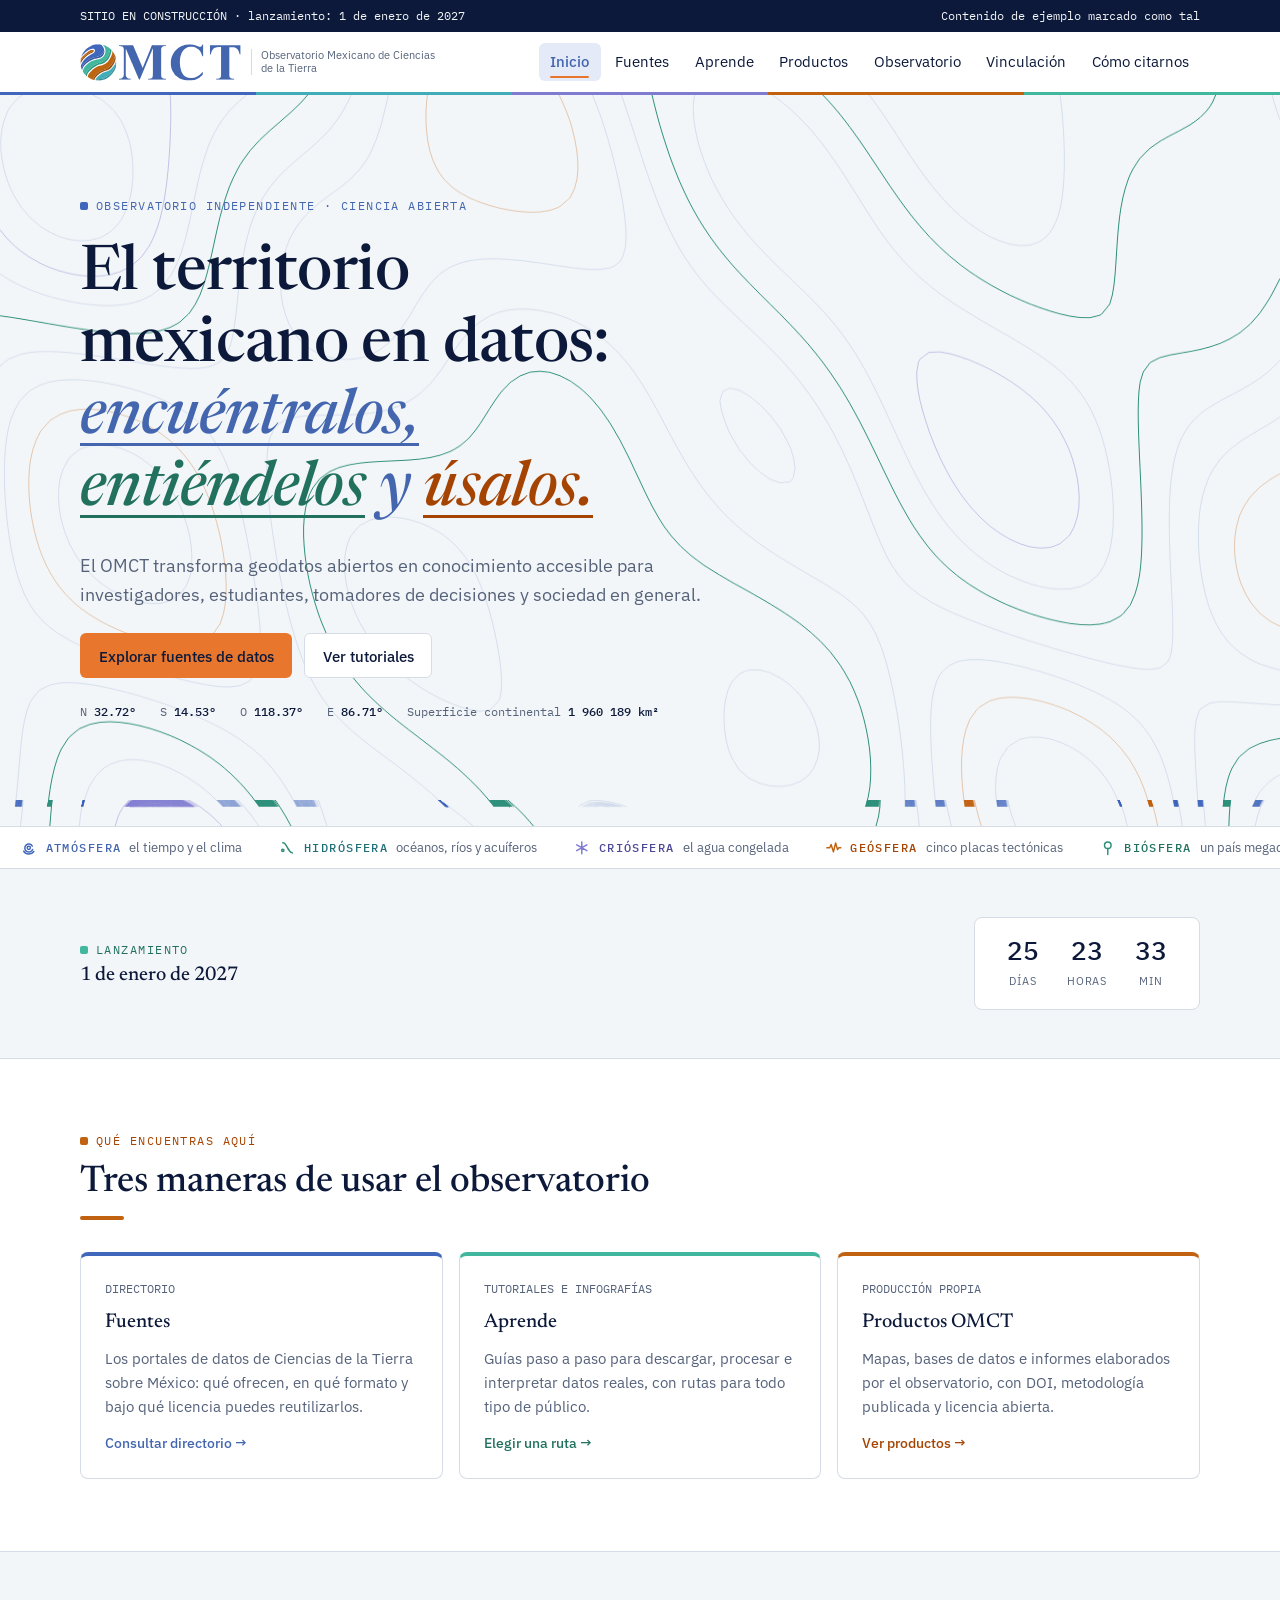
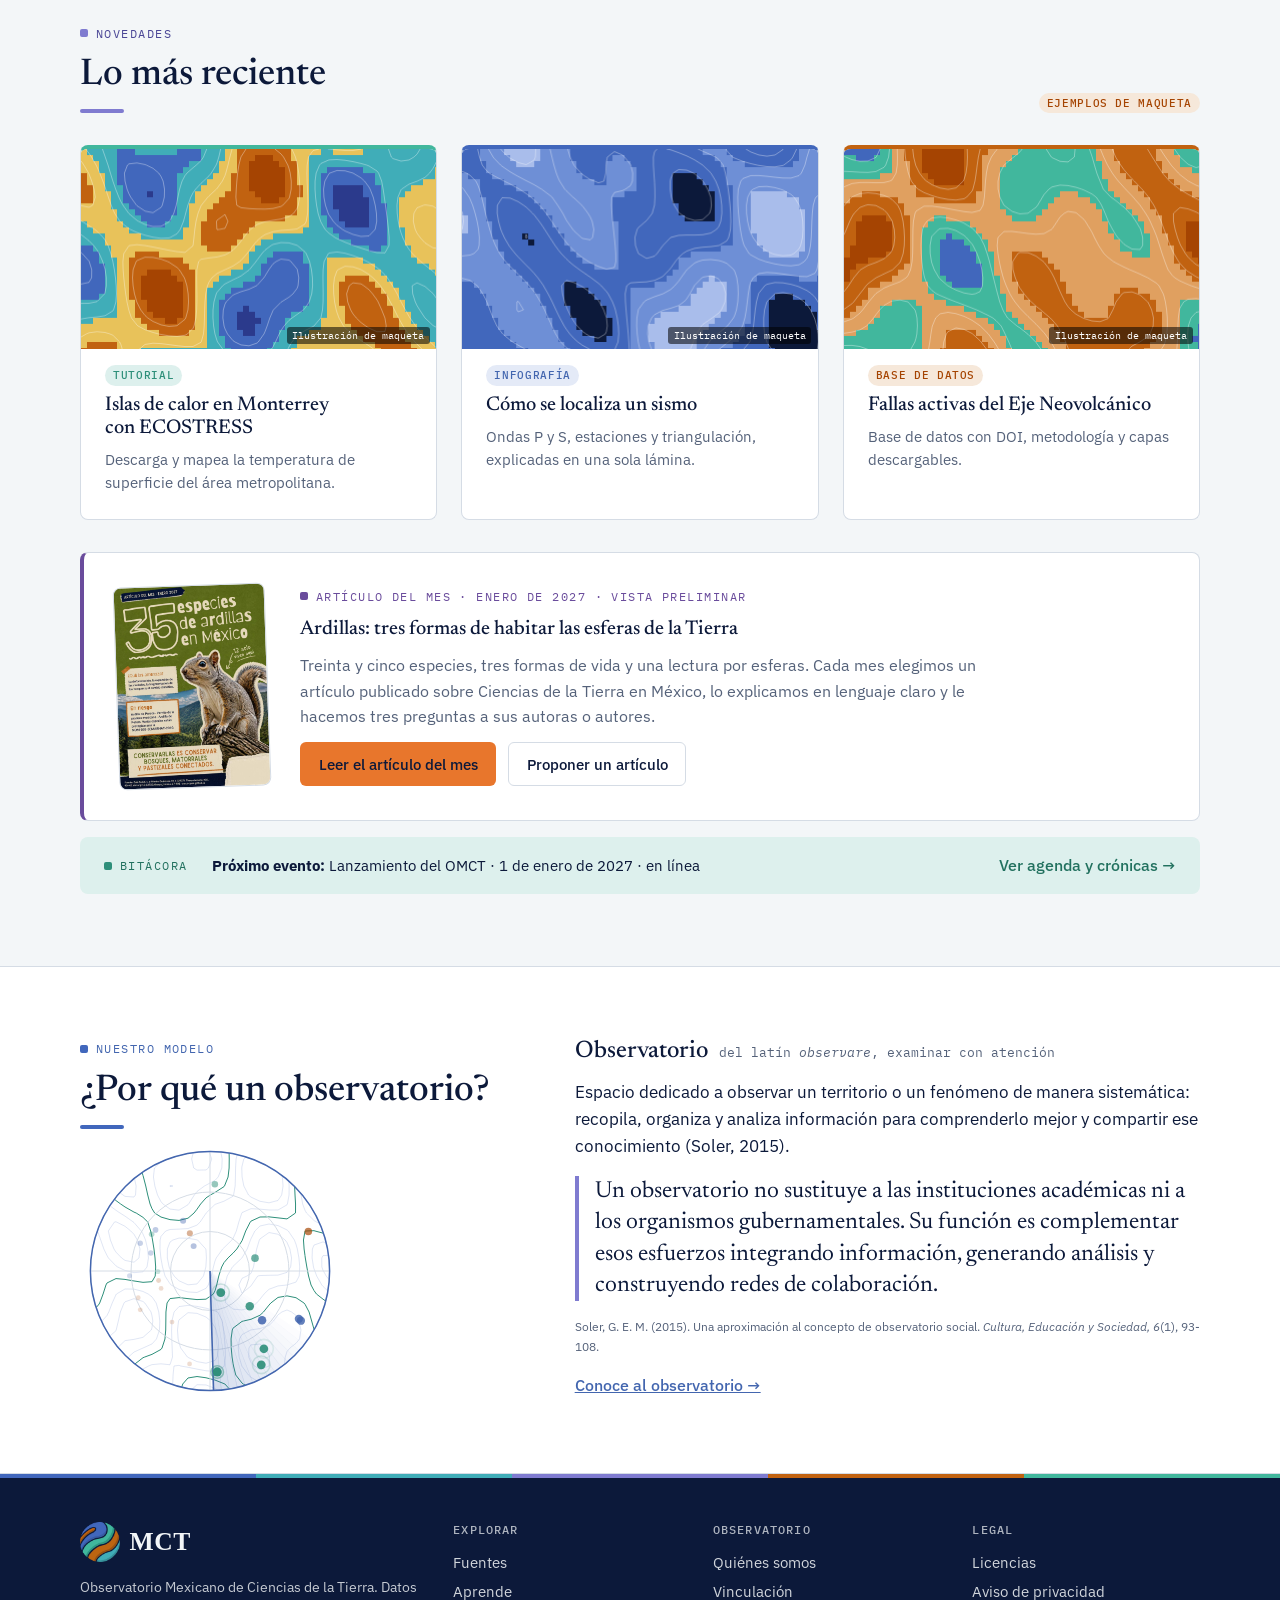
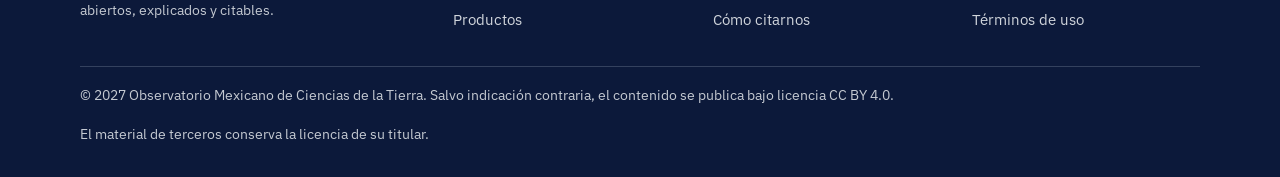
==== index.html @ e5ed122a "Nuevo tono visual del moodboard y página del Artículo del mes (ardillas)" ====
<!doctype html>
<html lang="es-MX">
<head>
<meta charset="utf-8">
<meta name="viewport" content="width=device-width, initial-scale=1, viewport-fit=cover">
<title>OMCT · Observatorio Mexicano de Ciencias de la Tierra</title>
<meta name="description" content="Datos abiertos de Ciencias de la Tierra en México, explicados y citables: fuentes, tutoriales y productos con DOI.">
<meta name="robots" content="noindex, nofollow">
<meta property="og:title" content="OMCT · Observatorio Mexicano de Ciencias de la Tierra">
<meta property="og:description" content="Datos abiertos de Ciencias de la Tierra en México, explicados y citables: fuentes, tutoriales y productos con DOI.">
<meta property="og:type" content="website">
<meta property="og:locale" content="es_MX">
<link rel="icon" href="favicon-64.png" type="image/png">
<link rel="apple-touch-icon" href="apple-touch-icon.png">
<meta property="og:image" content="https://omct-open.github.io/omct-isotipo-512.png">
<link rel="preconnect" href="https://fonts.googleapis.com">
<link rel="preconnect" href="https://fonts.gstatic.com" crossorigin>
<link rel="stylesheet" href="https://fonts.googleapis.com/css2?family=Newsreader:ital,opsz,wght@0,6..72,400;0,6..72,500;0,6..72,600;1,6..72,400;1,6..72,500&family=IBM+Plex+Sans:wght@400;500;600&family=IBM+Plex+Mono:wght@400;500&display=swap">
<link rel="stylesheet" href="styles.css?v=18">
</head>
<body data-page="inicio">

<div class="proto"><div class="wrap"><span>SITIO EN CONSTRUCCIÓN · lanzamiento: 1 de enero de 2027</span><span>Contenido de ejemplo marcado como tal</span></div></div>

<header class="site">
  <div class="wrap">
    <a class="brand" href="index.html">
      <img class="brand-img" src="omct-imagotipo.svg" alt="OMCT" width="160" height="37"><small>Observatorio Mexicano de Ciencias de la Tierra</small>
    </a>
    <button class="menu-btn" id="menuBtn" aria-expanded="false" aria-controls="mainNav">Menú</button>
    <nav class="main" id="mainNav" aria-label="Principal">
      <a href="index.html" data-p="inicio">Inicio</a>
      <a href="fuentes.html" data-p="fuentes">Fuentes</a>
      <a href="aprende.html" data-p="aprende">Aprende</a>
      <a href="productos.html" data-p="productos">Productos</a>
      <a href="observatorio.html" data-p="observatorio">Observatorio</a>
      <a href="vinculacion.html" data-p="vinculacion">Vinculación</a>
      <a href="citar.html" data-p="citar">Cómo citarnos</a>
    </nav>
  </div>
</header>

<main>
<section>
  <div class="hero">
    <canvas id="topo" aria-hidden="true"></canvas>
    <div class="wrap">
      <span class="eyebrow">Observatorio independiente · Ciencia abierta</span>
      <h1>El territorio mexicano en datos: <em><span class="v v1">encuéntralos,</span> <span class="v v2">entiéndelos</span> y <span class="v v3">úsalos.</span></em></h1>
      <p class="lead">El OMCT transforma geodatos abiertos en conocimiento accesible para investigadores, estudiantes, tomadores de decisiones y sociedad en general.</p>
      <div class="cta-row">
        <a class="btn primary" href="fuentes.html">Explorar fuentes de datos</a>
        <a class="btn ghost" href="aprende.html">Ver tutoriales</a>
      </div>
      <div class="coords" aria-label="Extensión geográfica de México">
        <span>N <b>32.72°</b></span><span>S <b>14.53°</b></span><span>O <b>118.37°</b></span><span>E <b>86.71°</b></span><span>Superficie continental <b>1 960 189 km²</b></span>
      </div>
    </div>
  </div>
  <div class="esf-ticker" id="esfTicker" role="region" aria-label="Las esferas que estudia el OMCT"></div>

  <div class="band tight">
    <div class="wrap" style="display:flex;justify-content:space-between;align-items:center;gap:var(--s5);flex-wrap:wrap">
      <div style="display:grid;gap:.3rem">
        <span class="eyebrow">Lanzamiento</span>
        <h3>1 de enero de 2027</h3>
      </div>
      <div class="launch" role="timer" aria-live="off">
        <div class="t" id="countdown">
          <div><b id="cd-d">--</b><small>días</small></div>
          <div><b id="cd-h">--</b><small>horas</small></div>
          <div><b id="cd-m">--</b><small>min</small></div>
        </div>
      </div>
    </div>
  </div>

  <div class="band alt">
    <div class="wrap">
      <div class="head"><span class="eyebrow">Qué encuentras aquí</span><h2>Tres maneras de usar el observatorio</h2></div>
      <div class="doors">
        <a class="door" href="fuentes.html"><span class="swatch" style="background:var(--blue)"></span><span class="tag">DIRECTORIO</span><h3>Fuentes</h3><p>Los portales de datos de Ciencias de la Tierra sobre México: qué ofrecen, en qué formato y bajo qué licencia puedes reutilizarlos.</p><span class="go">Consultar directorio →</span></a>
        <a class="door" href="aprende.html"><span class="swatch" style="background:var(--teal)"></span><span class="tag">TUTORIALES E INFOGRAFÍAS</span><h3>Aprende</h3><p>Guías paso a paso para descargar, procesar e interpretar datos reales, con rutas para todo tipo de público.</p><span class="go">Elegir una ruta →</span></a>
        <a class="door" href="productos.html"><span class="swatch" style="background:var(--ochre)"></span><span class="tag">PRODUCCIÓN PROPIA</span><h3>Productos OMCT</h3><p>Mapas, bases de datos e informes elaborados por el observatorio, con DOI, metodología publicada y licencia abierta.</p><span class="go">Ver productos →</span></a>
      </div>
    </div>
  </div>

  <div class="band">
    <div class="wrap">
      <div class="head" style="display:flex;justify-content:space-between;align-items:end;gap:var(--s4);flex-wrap:wrap">
        <div style="display:grid;gap:var(--s3)"><span class="eyebrow">Novedades</span><h2>Lo más reciente</h2></div>
        <span class="pill ochre">Ejemplos de maqueta</span>
      </div>
      <div class="cards" id="newsCards"></div>
      <article class="aotm" aria-label="Artículo del mes">
        <a class="aotm-thumb" href="articulo-mes.html" tabindex="-1" aria-hidden="true"><img src="articulo-mes-lamina.jpg" alt="" width="180" height="240" loading="lazy"></a>
        <div class="aotm-body">
          <span class="eyebrow">Artículo del mes · enero de 2027 · vista preliminar</span>
          <h3>Ardillas: tres formas de habitar las esferas de la Tierra</h3>
          <p>Treinta y cinco especies, tres formas de vida y una lectura por esferas. Cada mes elegimos un artículo publicado sobre Ciencias de la Tierra en México, lo explicamos en lenguaje claro y le hacemos tres preguntas a sus autoras o autores.</p>
          <div class="cta-row"><a class="btn primary" href="articulo-mes.html">Leer el artículo del mes</a><a class="btn ghost" href="vinculacion.html#articulo">Proponer un artículo</a></div>
        </div>
      </article>
      <a class="bita-strip" href="bitacora.html">
        <span class="eyebrow">Bitácora</span>
        <span class="bita-next"><b>Próximo evento:</b> Lanzamiento del OMCT · 1 de enero de 2027 · en línea</span>
        <span class="bita-go">Ver agenda y crónicas →</span>
      </a>
    </div>
  </div>

  <div class="band alt">
    <div class="wrap quote">
      <div class="obs-left"><span class="eyebrow">Nuestro modelo</span><h2>¿Por qué un observatorio?</h2><canvas id="obscan" role="img" aria-label="Un haz de observación recorre un territorio con curvas de nivel y va registrando puntos de datos"></canvas></div>
      <div style="display:grid;gap:var(--s4)">
        <p class="def"><span class="def-term">Observatorio</span> <span class="def-etym">del latín <i>observare</i>, examinar con atención</span></p>
        <p class="def-text">Espacio dedicado a observar un territorio o un fenómeno de manera sistemática: recopila, organiza y analiza información para comprenderlo mejor y compartir ese conocimiento (Soler, 2015).</p>
        <blockquote>Un observatorio no sustituye a las instituciones académicas ni a los organismos gubernamentales. Su función es complementar esos esfuerzos integrando información, generando análisis y construyendo redes de colaboración.</blockquote>
        <p class="def-ref">Soler, G. E. M. (2015). Una aproximación al concepto de observatorio social. <i>Cultura, Educación y Sociedad, 6</i>(1), 93-108.</p>
        <a href="observatorio.html" style="font-weight:500">Conoce al observatorio →</a>
      </div>
    </div>
  </div>
</section>
</main>

<footer class="site">
  <div class="wrap">
    <div class="foot-grid">
      <div style="display:grid;gap:var(--s3);align-content:start">
        <div class="brand foot-brand"><img src="omct-isotipo-128.png" alt="O" width="40" height="40"><b>MCT</b></div>
        <p>Observatorio Mexicano de Ciencias de la Tierra. Datos abiertos, explicados y citables.</p>
      </div>
      <div><h4>Explorar</h4><a href="fuentes.html">Fuentes</a><a href="aprende.html">Aprende</a><a href="productos.html">Productos</a></div>
      <div><h4>Observatorio</h4><a href="observatorio.html">Quiénes somos</a><a href="vinculacion.html">Vinculación</a><a href="citar.html">Cómo citarnos</a></div>
      <div><h4>Legal</h4><a href="citar.html">Licencias</a><a href="privacidad.html">Aviso de privacidad</a><a href="terminos.html">Términos de uso</a></div>
    </div>
    <div class="legalline">
      <p>© 2027 Observatorio Mexicano de Ciencias de la Tierra. Salvo indicación contraria, el contenido se publica bajo licencia CC BY 4.0.</p>
      <p>El material de terceros conserva la licencia de su titular.</p>
    </div>
  </div>
</footer>

<div class="toast" id="toast" hidden></div>
<script src="main.js?v=11"></script>
</body>
</html>
---- styles.css ----
/* OMCT · hoja de estilos */
/* Layout: cartografía editorial. Encabezado fijo, vistas por ancla, curvas de nivel como firma visual, retícula de 12 columnas que colapsa a 1. */
:root{
  --cta:#E8762C; --naranja-calido:#F29A3D; --naranja-quemado:#D9601A; --purpura:#6A4C9C; --purpura-suave:#9B86C9; --purpura-noche:#3E2A6B; --lavanda-glaciar:#7F7BD0; --lavanda-profunda:#4B4796; --lavanda-suave:#ECEBF8;
  --m-atm:#4167BC; --m-hid:#2E8F7A; --m-cri:#7F7BD0; --m-geo:#C16210; --m-bio:#2E8F7A; --m-all:#4167BC;
  --esf-atm:#4167BC; --esf-hid:#40ADB8; --esf-cri:#7F7BD0; --esf-geo:#C16210; --esf-bio:#41B79D; --esf-sis:#0C193A;
  --bg:#F3F6F8;        /* papel cartográfico frío */
  --surface:#FFFFFF;
  --ink:#0C193A;       /* azul marino oficial OMCT */
  --muted:#55627A;
  --line:#D5DCE5;
  --blue:#4366AF;      /* azul del logotipo tipográfico (oficial) */
  --teal:#2E8F7A;      /* verde del isotipo, oscurecido para texto legible */
  --ochre:#A54402;     /* ocre oscuro oficial (suelo, roca) */
  --blue-soft:#E4EAF7;
  --teal-soft:#DDF0ED;
  --ochre-soft:#F6E8DA;
  --contour:rgba(65,103,188,.16);
  --f-display:"Newsreader", Georgia, "Times New Roman", serif;
  --f-body:"IBM Plex Sans", system-ui, -apple-system, "Segoe UI", sans-serif;
  --f-mono:"IBM Plex Mono", ui-monospace, "SFMono-Regular", Menlo, monospace;
  --s1:.25rem; --s2:.5rem; --s3:.75rem; --s4:1rem; --s5:1.5rem; --s6:2rem; --s7:3rem; --s8:4.5rem;
  --max:72rem;
}
@media (prefers-color-scheme: dark){:root:not([data-theme="light"]){
  --bg:#0D1422; --surface:#141D2F; --ink:#E6ECF5; --muted:#9AA8BF; --line:#26324A;
  --blue:#7F9BEA; --teal:#5CC4B6; --ochre:#E19A55;
  --blue-soft:#1C2848; --teal-soft:#14302E; --ochre-soft:#33241A;
  --contour:rgba(127,155,234,.18); color-scheme:dark;
}}
:root[data-theme="dark"]{
  --bg:#0D1422; --surface:#141D2F; --ink:#E6ECF5; --muted:#9AA8BF; --line:#26324A;
  --blue:#7F9BEA; --teal:#5CC4B6; --ochre:#E19A55;
  --blue-soft:#1C2848; --teal-soft:#14302E; --ochre-soft:#33241A;
  --contour:rgba(127,155,234,.18); color-scheme:dark;
}
*{box-sizing:border-box}
html{-webkit-text-size-adjust:100%}
body{margin:0}
img{max-width:100%}
[hidden]{display:none!important}
body{background:var(--bg);color:var(--ink);font-family:var(--f-body);font-size:1rem;line-height:1.6}
body::before{content:"";position:fixed;inset:0 0 auto;height:env(safe-area-inset-top,0px);z-index:60;background:var(--surface)}
a{color:var(--blue)}
a:focus-visible,button:focus-visible,input:focus-visible{outline:2px solid var(--teal);outline-offset:2px;border-radius:4px}
h1,h2,h3{font-family:var(--f-display);font-weight:500;line-height:1.15;text-wrap:balance;margin:0}
h1{font-size:clamp(2.2rem,5.5vw,3.9rem);letter-spacing:-.01em}
h2{font-size:clamp(1.6rem,3.2vw,2.3rem)}
h3{font-size:1.25rem}
p{margin:0}
.wrap{max-width:var(--max);margin:0 auto;padding-left:max(16px,env(safe-area-inset-left,0px));padding-right:max(16px,env(safe-area-inset-right,0px))}
.eyebrow{font-family:var(--f-mono);font-size:.75rem;letter-spacing:.12em;text-transform:uppercase;color:var(--teal)}
.lead{font-size:1.15rem;color:var(--muted);max-width:40rem}
.prose{max-width:40rem;display:grid;gap:var(--s4)}
.mono{font-family:var(--f-mono);font-variant-numeric:tabular-nums}

/* Banner de prototipo */
.proto{background:var(--ink);color:var(--bg);font-family:var(--f-mono);font-size:.75rem}
.proto .wrap{display:flex;gap:var(--s3);align-items:center;justify-content:space-between;padding-block:.4rem;flex-wrap:wrap}

/* Encabezado */
header.site{position:sticky;top:env(safe-area-inset-top,0px);z-index:50;background:var(--surface);border-bottom:1px solid var(--line)}
header.site .wrap{display:flex;align-items:center;justify-content:space-between;gap:var(--s4);padding-block:.7rem}
.brand{display:flex;align-items:center;gap:.6rem;text-decoration:none;color:var(--ink)}
.brand svg{width:2.3rem;height:2.3rem;flex:none}
.brand b{font-family:var(--f-display);font-size:1.5rem;font-weight:600;letter-spacing:.02em;color:var(--blue)}
.brand small{display:block;font-size:.68rem;color:var(--muted);line-height:1.2;max-width:12rem}
nav.main{display:flex;gap:.2rem;flex-wrap:wrap}
nav.main a{font-size:.92rem;text-decoration:none;color:var(--ink);padding:.45rem .7rem;border-radius:6px}
nav.main a:hover{background:var(--blue-soft)}
nav.main a[aria-current="page"]{color:var(--blue);background:var(--blue-soft);font-weight:500}
.menu-btn{display:none;background:none;border:1px solid var(--line);color:var(--ink);border-radius:6px;padding:.4rem .7rem;font:inherit;cursor:pointer}
@media (max-width:860px){
  .menu-btn{display:block}
  nav.main{display:none;position:absolute;left:0;right:0;top:100%;background:var(--surface);border-bottom:1px solid var(--line);flex-direction:column;padding:var(--s3) max(16px,env(safe-area-inset-right,0px)) var(--s4) max(16px,env(safe-area-inset-left,0px))}
  nav.main.open{display:flex}
  .brand small{display:none}
}

/* Vistas */
.band{padding-block:var(--s8)}
.band.tight{padding-block:var(--s7)}
.band.alt{background:var(--surface);border-block:1px solid var(--line)}
.head{display:grid;gap:var(--s3);margin-bottom:var(--s6)}

/* Hero con curvas de nivel */
.hero{position:relative;overflow:hidden;border-bottom:1px solid var(--line)}
.hero canvas{position:absolute;inset:0;width:100%;height:100%;display:block}
.hero .wrap{position:relative;padding-block:clamp(3.5rem,9vw,6.5rem);display:grid;gap:var(--s5)}
.hero h1{max-width:22ch}
.hero h1 em{display:block}
.hero h1 em{font-style:italic;color:var(--blue)}
.coords{display:flex;gap:var(--s5);flex-wrap:wrap;font-family:var(--f-mono);font-size:.78rem;color:var(--muted)}
.coords span b{color:var(--ink);font-weight:500}
.cta-row{display:flex;gap:var(--s3);flex-wrap:wrap}
.btn{display:inline-flex;align-items:center;gap:.4rem;font:500 .95rem var(--f-body);padding:.7rem 1.1rem;border-radius:6px;text-decoration:none;border:1px solid transparent;cursor:pointer}
.btn.primary{background:var(--blue);color:var(--surface)}
.btn.primary:hover{filter:brightness(1.08)}
.btn.ghost{border-color:var(--line);color:var(--ink);background:var(--surface)}
.btn.ghost:hover{border-color:var(--blue)}

/* Cuenta regresiva */
.launch{display:flex;gap:var(--s5);align-items:center;flex-wrap:wrap;padding:var(--s4) var(--s5);background:var(--surface);border:1px solid var(--line);border-radius:8px;width:fit-content;max-width:100%}
.launch .t{display:flex;gap:var(--s4)}
.launch .t div{text-align:center;min-width:3rem}
.launch .t b{display:block;font:500 1.6rem var(--f-mono);font-variant-numeric:tabular-nums;color:var(--ink)}
.launch .t small{font-size:.68rem;color:var(--muted);text-transform:uppercase;letter-spacing:.08em}

/* Tres puertas */
.doors{display:grid;grid-template-columns:repeat(3,minmax(0,1fr));gap:var(--s4)}
@media (max-width:860px){.doors{grid-template-columns:1fr}}
.door{display:grid;gap:var(--s3);padding:var(--s5);background:var(--surface);border:1px solid var(--line);border-radius:8px;text-decoration:none;color:var(--ink);transition:border-color .2s, transform .2s}
.door:hover{border-color:var(--blue);transform:translateY(-2px)}
.door .tag{font-family:var(--f-mono);font-size:.72rem;color:var(--muted)}
.door p{color:var(--muted);font-size:.95rem}
.door .go{font-size:.9rem;color:var(--blue);font-weight:500}
.swatch{width:2.2rem;height:.35rem;border-radius:2px}

/* Tarjetas de contenido */
.cards{display:grid;grid-template-columns:repeat(3,minmax(0,1fr));gap:var(--s5)}
@media (max-width:860px){.cards{grid-template-columns:1fr}}
.card{display:grid;grid-template-rows:auto 1fr;background:var(--surface);border:1px solid var(--line);border-radius:8px;overflow:hidden}
.card .fig{aspect-ratio:16/9;max-width:100%;position:relative}
.card .fig canvas{width:100%;height:100%;display:block}
.card .fig .credit{position:absolute;right:.4rem;bottom:.35rem;font:400 .62rem var(--f-mono);background:rgba(0,0,0,.55);color:#fff;padding:.1rem .35rem;border-radius:3px}
.card .body{display:grid;gap:var(--s2);padding:var(--s4) var(--s5) var(--s5);align-content:start}
.card .body p{color:var(--muted);font-size:.93rem}
.pill{display:inline-block;font:500 .68rem var(--f-mono);letter-spacing:.06em;text-transform:uppercase;padding:.2rem .5rem;border-radius:99px;width:fit-content}
.pill.blue{background:var(--blue-soft);color:var(--blue)}
.pill.teal{background:var(--teal-soft);color:var(--teal)}
.pill.ochre{background:var(--ochre-soft);color:var(--ochre)}
.pill.line{border:1px solid var(--line);color:var(--muted)}
.meta{display:flex;gap:var(--s2);align-items:center;flex-wrap:wrap}

/* Cita destacada */
.quote{display:grid;grid-template-columns:minmax(0,1fr) minmax(0,1.4fr);gap:var(--s7);align-items:start}
@media (max-width:860px){.quote{grid-template-columns:1fr;gap:var(--s5)}}
.quote blockquote{margin:0;font-family:var(--f-display);font-size:clamp(1.3rem,2.4vw,1.75rem);line-height:1.35}

/* Directorio de fuentes */
.tools{display:flex;gap:var(--s3);flex-wrap:wrap;align-items:center;margin-bottom:var(--s5)}
.tools input{flex:1 1 16rem;min-width:0;font:inherit;padding:.65rem .9rem;border:1px solid var(--line);border-radius:6px;background:var(--surface);color:var(--ink)}
.chips{display:flex;gap:var(--s2);flex-wrap:wrap}
.chip{font:500 .82rem var(--f-body);padding:.4rem .8rem;border-radius:99px;border:1px solid var(--line);background:var(--surface);color:var(--ink);cursor:pointer}
.chip[aria-pressed="true"]{background:var(--ink);color:var(--bg);border-color:var(--ink)}
.table-wrap{overflow-x:auto;border:1px solid var(--line);border-radius:8px;background:var(--surface)}
table{border-collapse:collapse;width:100%;font-size:.92rem}
th,td{text-align:left;padding:.8rem 1rem;border-bottom:1px solid var(--line);vertical-align:top}
th{font:500 .72rem var(--f-mono);letter-spacing:.08em;text-transform:uppercase;color:var(--muted);background:var(--bg)}
tr:last-child td{border-bottom:none}
td .org{font-weight:600}
td small{display:block;color:var(--muted)}
.status{display:inline-flex;align-items:center;gap:.35rem;font-size:.8rem;white-space:nowrap}
.status::before{content:"";width:.5rem;height:.5rem;border-radius:50%;background:currentColor}
.status.ok{color:var(--teal)}
.status.pend{color:var(--ochre)}
.empty{padding:var(--s5);color:var(--muted)}
.note{font-size:.85rem;color:var(--muted);margin-top:var(--s4);max-width:46rem}

/* Rutas de aprendizaje */
.routes{display:grid;grid-template-columns:repeat(4,minmax(0,1fr));gap:var(--s3);margin-bottom:var(--s6)}
@media (max-width:860px){.routes{grid-template-columns:repeat(2,minmax(0,1fr))}}
.route{padding:var(--s4);border:1px solid var(--line);border-radius:8px;background:var(--surface);cursor:pointer;text-align:left;font:inherit;color:var(--ink);display:grid;gap:.2rem}
.route b{font-weight:600}
.route small{color:var(--muted);font-size:.82rem}
.route[aria-pressed="true"]{border-color:var(--teal);box-shadow:inset 0 0 0 1px var(--teal)}

/* Proceso editorial (secuencia real) */
.steps{display:grid;grid-template-columns:repeat(5,minmax(0,1fr));gap:var(--s4);counter-reset:s;list-style:none;padding:0;margin:0}
@media (max-width:860px){.steps{grid-template-columns:1fr}}
.steps li{counter-increment:s;display:grid;gap:var(--s2);padding-top:var(--s4);border-top:2px solid var(--blue)}
.steps li::before{content:counter(s,decimal-leading-zero);font:500 .8rem var(--f-mono);color:var(--blue)}
.steps li p{font-size:.9rem;color:var(--muted)}

.two{display:grid;grid-template-columns:repeat(2,minmax(0,1fr));gap:var(--s6)}
@media (max-width:860px){.two{grid-template-columns:1fr}}
.panel{padding:var(--s5);background:var(--surface);border:1px solid var(--line);border-radius:8px;display:grid;gap:var(--s3);align-content:start}
.panel p,.panel li{color:var(--muted);font-size:.95rem}
.panel ul{margin:0;padding-left:1.1rem;display:grid;gap:.3rem}

.team{display:grid;grid-template-columns:repeat(4,minmax(0,1fr));gap:var(--s4)}
@media (max-width:860px){.team{grid-template-columns:repeat(2,minmax(0,1fr))}}
.person{display:grid;gap:.25rem;padding:var(--s4);border:1px dashed var(--line);border-radius:8px}
.person .av{width:3rem;height:3rem;border-radius:50%;background:var(--blue-soft);margin-bottom:var(--s2)}
.person small{color:var(--muted);font-family:var(--f-mono);font-size:.72rem}

/* Cita APA */
.cite{display:grid;gap:var(--s3);padding:var(--s5);background:var(--surface);border:1px solid var(--line);border-left:3px solid var(--teal);border-radius:0 8px 8px 0}
.cite code{font:400 .9rem/1.6 var(--f-mono);color:var(--ink);word-break:break-word}
.copy{justify-self:start;font:500 .85rem var(--f-body);padding:.45rem .8rem;border:1px solid var(--line);border-radius:6px;background:var(--bg);color:var(--ink);cursor:pointer}

/* Documentos legales */
.legal{display:grid;grid-template-columns:14rem minmax(0,1fr);gap:var(--s7)}
@media (max-width:860px){.legal{grid-template-columns:1fr;gap:var(--s5)}}
.legal aside{position:sticky;top:6rem;align-self:start;display:grid;gap:.3rem;font-size:.9rem}
@media (max-width:860px){.legal aside{position:static}}
.legal aside a{text-decoration:none;color:var(--muted);padding:.2rem 0}
.legal aside a:hover{color:var(--blue)}
.legal article{display:grid;gap:var(--s5);max-width:44rem}
.legal article h3{margin-top:var(--s3)}
.legal article p,.legal article li{color:var(--muted)}
.legal article ul{margin:0;padding-left:1.1rem;display:grid;gap:.3rem}
.ph{background:var(--ochre-soft);color:var(--ochre);padding:0 .3rem;border-radius:3px;font-family:var(--f-mono);font-size:.85em}

/* Pie */
footer.site{background:var(--ink);color:var(--bg)}
footer.site .wrap{padding-block:var(--s7) var(--s6);display:grid;gap:var(--s6)}
.foot-grid{display:grid;grid-template-columns:1.5fr repeat(3,minmax(0,1fr));gap:var(--s6)}
@media (max-width:860px){.foot-grid{grid-template-columns:1fr 1fr}}
footer.site h4{font:500 .72rem var(--f-mono);letter-spacing:.1em;text-transform:uppercase;margin:0 0 var(--s3);opacity:.7}
footer.site a{color:var(--bg);text-decoration:none;opacity:.85;display:block;padding:.15rem 0;font-size:.92rem}
footer.site a:hover{opacity:1;text-decoration:underline}
footer.site p{opacity:.8;font-size:.9rem}
.legalline{border-top:1px solid rgba(127,140,160,.35);padding-top:var(--s4);font-size:.85rem;display:flex;justify-content:space-between;gap:var(--s4);flex-wrap:wrap}
.legalline p{opacity:.85}

.toast{position:fixed;left:50%;bottom:calc(1.2rem + env(safe-area-inset-bottom,0px));transform:translateX(-50%);background:var(--ink);color:var(--bg);padding:.6rem 1rem;border-radius:6px;font-size:.9rem;z-index:70}

@media (prefers-reduced-motion:reduce){*{transition:none!important;animation:none!important}}
/* Logotipo oficial */
.brand-img{display:block;height:2.3rem;width:auto}
.brand{flex-wrap:wrap;row-gap:.2rem}
.brand small{flex-basis:100%;max-width:none}
@media (min-width:861px){.brand{flex-wrap:nowrap}.brand small{flex-basis:auto;max-width:12rem;border-left:1px solid var(--line);padding-left:.6rem}}
.foot-brand img{width:2.5rem;height:2.5rem}
.foot-brand b{font-family:"Times New Roman",Times,var(--f-display);font-size:1.6rem;color:var(--bg);letter-spacing:.02em}

/* Quiénes somos + globo */
.who{display:grid;grid-template-columns:minmax(0,1.5fr) minmax(0,1fr);gap:var(--s7);align-items:start}
@media (max-width:860px){.who{grid-template-columns:1fr;gap:var(--s5)}}
.globe-fig{margin:0;display:grid;gap:var(--s3);justify-items:center}
.globe-fig canvas{width:100%;max-width:320px;height:auto;aspect-ratio:1/1}
.globe-fig figcaption{font:400 .75rem var(--f-mono);color:var(--muted);text-align:center;max-width:22rem}
.steps.steps-4{grid-template-columns:repeat(4,minmax(0,1fr))}
@media (max-width:860px){.steps.steps-4{grid-template-columns:1fr}}
.subjects{margin:0;padding-left:1.1rem;display:grid;gap:.3rem;font-size:.92rem}
.subjects b{color:var(--ink);font-family:var(--f-mono);font-weight:500}

.door{align-content:start}

/* Metodología: ficha + principios */
.method{display:grid;grid-template-columns:minmax(0,1fr) minmax(0,1.1fr);gap:var(--s7);align-items:start}
@media (max-width:860px){.method{grid-template-columns:1fr;gap:var(--s5)}}
.ficha{background:var(--surface);border:1px solid var(--line);border-radius:8px;padding:var(--s5);display:grid;gap:var(--s4);box-shadow:0 1px 0 var(--line)}
.ficha-head{display:flex;justify-content:space-between;align-items:center;gap:var(--s3);font-size:.75rem;color:var(--muted);letter-spacing:.06em;text-transform:uppercase}
.ficha dl{margin:0;display:grid}
.ficha dl div{display:grid;grid-template-columns:8.5rem minmax(0,1fr);gap:var(--s3);padding:.6rem 0;border-top:1px solid var(--line)}
@media (max-width:480px){.ficha dl div{grid-template-columns:1fr;gap:.15rem}}
.ficha dt{font:500 .72rem var(--f-mono);letter-spacing:.08em;text-transform:uppercase;color:var(--teal);padding-top:.15rem}
.ficha dd{margin:0;font-size:.92rem;color:var(--ink)}
.principles{display:grid;gap:var(--s5)}
.principles div{display:grid;gap:.3rem;padding-left:var(--s4);border-left:2px solid var(--blue)}
.principles p{color:var(--muted);font-size:.95rem}

/* Líneas de trabajo por esferas */
.spheres{display:grid;grid-template-columns:repeat(3,minmax(0,1fr));gap:var(--s4)}
@media (max-width:960px){.spheres{grid-template-columns:repeat(2,minmax(0,1fr))}}
@media (max-width:600px){.spheres{grid-template-columns:1fr}}
.sphere{display:grid;gap:var(--s3);align-content:start;padding:var(--s5);background:var(--surface);border:1px solid var(--line);border-top:3px solid var(--sc);border-radius:8px}
.sphere-top{display:flex;align-items:center;gap:var(--s3)}
.sphere-top svg{width:2rem;height:2rem;flex:none;fill:none;stroke:var(--sc);stroke-width:1.6;stroke-linecap:round;stroke-linejoin:round}
.sphere p{color:var(--muted);font-size:.95rem}
.sphere ul{margin:0;padding:0;list-style:none;display:flex;flex-wrap:wrap;gap:.35rem}
.sphere li{font-size:.8rem;padding:.2rem .55rem;border-radius:99px;background:var(--bg);border:1px solid var(--line);color:var(--ink)}
.sphere .sphere-src{font:400 .72rem var(--f-mono);color:var(--muted)}

/* Ficha con cita integrada */
.ficha-cite{display:grid;gap:var(--s2);padding:var(--s4);background:var(--teal-soft);border-radius:6px}
.ficha-cite code{font:400 .85rem/1.6 var(--f-mono);color:var(--ink);word-break:break-word}
.ficha-cite .copy{justify-self:start;background:var(--surface)}
.cite-notes{margin:0;padding-left:1.1rem;display:grid;gap:.5rem;color:var(--muted)}
.cite-notes b{color:var(--ink)}

/* Figura: corrección de un valor atípico */
.fix-fig{margin:var(--s3) 0 0;display:grid;gap:var(--s2)}
.fix-fig canvas{width:100%;height:auto;aspect-ratio:16/7;max-width:100%;display:block;background:var(--surface);border:1px solid var(--line);border-radius:8px}
.fix-fig figcaption{font:400 .75rem var(--f-mono);color:var(--muted)}

/* Fuentes: tarjetas */
.src-grid{display:grid;grid-template-columns:repeat(3,minmax(0,1fr));gap:var(--s4)}
@media (max-width:960px){.src-grid{grid-template-columns:repeat(2,minmax(0,1fr))}}
@media (max-width:600px){.src-grid{grid-template-columns:1fr}}
.src-grid .empty{grid-column:1/-1}
.src-card{display:grid;gap:var(--s3);align-content:start;padding:var(--s5);background:var(--surface);border:1px solid var(--line);border-radius:8px}
.src-card header{display:grid;gap:.1rem}
.src-card header small{color:var(--muted);font-size:.82rem}
.src-card>p{color:var(--muted);font-size:.93rem}
.src-esf{display:flex;flex-wrap:wrap;gap:.3rem}
.src-card dl{margin:0;display:grid;border-top:1px solid var(--line)}
.src-card dl div{display:grid;grid-template-columns:5.5rem minmax(0,1fr);gap:var(--s3);padding:.45rem 0;border-bottom:1px solid var(--line)}
.src-card dt{font:500 .68rem var(--f-mono);letter-spacing:.08em;text-transform:uppercase;color:var(--teal);padding-top:.15rem}
.src-card dd{margin:0;font-size:.86rem;color:var(--ink);display:grid;gap:.2rem}
.src-learn{display:grid;gap:.4rem;padding:var(--s3);background:var(--bg);border-radius:6px}
.learn{display:flex;gap:.5rem;align-items:center;flex-wrap:wrap;font-size:.86rem;color:var(--ink);text-decoration:none}
.learn:hover{color:var(--blue);text-decoration:underline}
.src-go{justify-self:start;font-weight:500;font-size:.9rem}
.card.is-target{outline:2px solid var(--teal);outline-offset:3px}

/* Filtros, tipos y esferas (Aprende y Productos) */
.filters{display:grid;gap:var(--s3);margin-bottom:var(--s5)}
.chip-label{font:500 .7rem var(--f-mono);letter-spacing:.1em;text-transform:uppercase;color:var(--muted);align-self:center;min-width:4.5rem}
.cards .empty{grid-column:1/-1;color:var(--muted)}
.time{font-size:.75rem;color:var(--muted)}
.esf-row{display:flex;flex-wrap:wrap;gap:.3rem}
.esf-tag{font:400 .7rem var(--f-mono);color:var(--teal);border:1px solid var(--line);border-radius:99px;padding:.1rem .5rem}
.type-grid{display:grid;grid-template-columns:repeat(3,minmax(0,1fr));gap:var(--s4)}
@media (max-width:960px){.type-grid{grid-template-columns:repeat(2,minmax(0,1fr))}}
@media (max-width:600px){.type-grid{grid-template-columns:1fr}}
.type-item{display:grid;gap:.35rem;align-content:start;padding:var(--s4) var(--s4) var(--s4) var(--s5);border-left:2px solid var(--blue);background:var(--surface);border-radius:0 8px 8px 0}
.type-item h3{font-size:1.05rem}
.type-item p{color:var(--muted);font-size:.9rem}
.type-item small{font-size:.78rem;color:var(--ink)}
.fair{display:grid;grid-template-columns:repeat(4,minmax(0,1fr));gap:var(--s4)}
@media (max-width:860px){.fair{grid-template-columns:repeat(2,minmax(0,1fr))}}
@media (max-width:480px){.fair{grid-template-columns:1fr}}
.fair div{display:grid;gap:.35rem;align-content:start;padding:var(--s5);background:var(--surface);border:1px solid var(--line);border-radius:8px}
.fair b{font:600 2rem var(--f-display);color:var(--blue);line-height:1}
.fair p{color:var(--muted);font-size:.92rem}
@media (min-width:861px){#prodCards{grid-template-columns:repeat(2,minmax(0,1fr))}}
@media (min-width:961px){#typesP{grid-template-columns:repeat(4,minmax(0,1fr))}}

/* Artículo del mes (Inicio) */
.aotm{margin-top:var(--s6);display:grid;grid-template-columns:auto minmax(0,1fr);gap:var(--s6);align-items:center;padding:var(--s6);background:var(--surface);border:1px solid var(--line);border-left:4px solid var(--ochre);border-radius:8px}
@media (max-width:700px){.aotm{grid-template-columns:1fr;gap:var(--s4);padding:var(--s5)}}
.aotm-mark{display:grid;place-items:center;width:7.5rem;aspect-ratio:1/1;border-radius:50%;background:var(--ochre-soft);color:var(--ochre);text-align:center;line-height:1.1}
.aotm-mark span{font:500 .72rem var(--f-mono);letter-spacing:.1em;text-transform:uppercase;align-self:end}
.aotm-mark b{font:500 1.35rem var(--f-display);align-self:start}
.aotm-body{display:grid;gap:var(--s3)}
.aotm-body p{color:var(--muted);max-width:44rem}

/* Bitácora */
.sub{font-size:1.2rem;margin-bottom:var(--s4)}
.agenda{display:grid;gap:var(--s4)}
.event{display:grid;grid-template-columns:auto minmax(0,1fr);gap:var(--s5);padding:var(--s5);background:var(--surface);border:1px solid var(--line);border-radius:8px}
@media (max-width:520px){.event{grid-template-columns:1fr;gap:var(--s3)}}
.event-date{display:grid;place-items:center;align-content:center;width:5.5rem;height:5.5rem;border-radius:8px;background:var(--teal-soft);color:var(--teal);line-height:1}
.event-date b{font:500 2.2rem var(--f-display)}
.event-date span{font:500 .7rem var(--f-mono);letter-spacing:.08em;text-transform:uppercase}
.event-body{display:grid;gap:var(--s2)}
.event-body p{color:var(--muted)}
.event-how{font-size:.9rem}
.event-how b{color:var(--ink)}
.cronica{display:grid;gap:var(--s5);padding:var(--s6);background:var(--surface);border:1px solid var(--line);border-radius:8px}
@media (max-width:600px){.cronica{padding:var(--s5)}}
.cronica header{display:grid;gap:var(--s3)}
.cronica header h3{font-size:clamp(1.3rem,2.4vw,1.7rem)}
.cronica-lead{font-size:1.05rem;color:var(--ink);max-width:48rem}
.cronica-grid{display:grid;grid-template-columns:minmax(0,1.3fr) minmax(0,1fr);gap:var(--s7)}
@media (max-width:860px){.cronica-grid{grid-template-columns:1fr;gap:var(--s5)}}
.cronica-grid>div{display:grid;gap:var(--s3);align-content:start}
.cronica h4{font:500 .72rem var(--f-mono);letter-spacing:.1em;text-transform:uppercase;color:var(--teal);margin:var(--s3) 0 0}
.cronica ol,.cronica-links{margin:0;padding-left:1.2rem;display:grid;gap:.4rem;color:var(--muted)}
.cronica-grid p{color:var(--muted)}
.cronica-quote{margin:0;padding-left:var(--s4);border-left:2px solid var(--ochre);font-family:var(--f-display);font-size:1.15rem;line-height:1.4;display:grid;gap:.4rem}
.cronica-quote cite{font:400 .82rem var(--f-body);font-style:normal;color:var(--muted)}
.cifras{margin:0;display:grid;grid-template-columns:repeat(3,minmax(0,1fr));gap:var(--s3)}
.cifras div{display:grid;gap:.1rem;padding:var(--s3);background:var(--bg);border-radius:6px;text-align:center}
.cifras dt{font:500 1.7rem var(--f-display);color:var(--blue);font-variant-numeric:tabular-nums}
.cifras dd{margin:0;font-size:.8rem;color:var(--muted)}
.bita-strip{margin-top:var(--s4);display:flex;flex-wrap:wrap;gap:var(--s2) var(--s5);align-items:center;padding:var(--s4) var(--s5);background:var(--teal-soft);border-radius:8px;text-decoration:none;color:var(--ink)}
.bita-strip:hover .bita-go{text-decoration:underline}
.bita-next{flex:1 1 18rem;font-size:.95rem}
.bita-go{font-weight:500;color:var(--teal)}

/* Definición de observatorio (Inicio) */
.def{display:flex;flex-wrap:wrap;align-items:baseline;gap:.2rem .7rem}
.def-term{font:500 1.5rem var(--f-display);color:var(--ink)}
.def-etym{font:400 .8rem var(--f-mono);color:var(--muted)}
.def-text{font-size:1.05rem;color:var(--ink);max-width:40rem}
.def-ref{font-size:.78rem;color:var(--muted);max-width:40rem}
.quote blockquote{font-size:clamp(1.15rem,2vw,1.45rem);padding-left:var(--s4);border-left:2px solid var(--teal)}
.obs-left{display:grid;gap:var(--s3);align-content:start}
.obs-left canvas{width:100%;max-width:260px;aspect-ratio:1/1;height:auto;margin-top:0;display:block}
@media (max-width:860px){.obs-left canvas{max-width:260px;margin-top:var(--s2)}}

/* Íconos de esferas (diseño del equipo OMCT) */
.sphere-top .esf-icon{width:3.5rem;height:3.5rem;flex:none}
.esf-mini{width:1em;height:1em;flex:none;fill:none;stroke:currentColor;stroke-width:2;stroke-linecap:round;stroke-linejoin:round;vertical-align:-.15em}
.chip .esf-mini{margin-right:.35rem}
.esf-tag{display:inline-flex;align-items:center;gap:.3rem}
@media (prefers-color-scheme: dark){:root:not([data-theme="light"]){--esf-sis:#9AA8BF}:root:not([data-theme="light"]) .sis-core{stroke:#9AA8BF}:root:not([data-theme="light"]) .sis-dot{fill:#9AA8BF}}
:root[data-theme="dark"]{--esf-sis:#9AA8BF}
:root[data-theme="dark"] .sis-core{stroke:#9AA8BF}
:root[data-theme="dark"] .sis-dot{fill:#9AA8BF}

/* Paleta complementaria oficial (naranjas y púrpuras) */
@media (prefers-color-scheme: dark){:root:not([data-theme="light"]){--purpura:#9B86C9;--purpura-noche:#D9D1F0;--lavanda-profunda:#B7A6E0;--lavanda-suave:#2A2547;--m-atm:#7F9BEA;--m-hid:#5CC4B6;--m-cri:#B7A6E0;--m-geo:#E19A55;--m-bio:#5CC4B6;--m-all:#7F9BEA}}
:root[data-theme="dark"]{--purpura:#9B86C9;--purpura-noche:#D9D1F0;--lavanda-profunda:#B7A6E0;--lavanda-suave:#2A2547;--m-atm:#7F9BEA;--m-hid:#5CC4B6;--m-cri:#B7A6E0;--m-geo:#E19A55;--m-bio:#5CC4B6;--m-all:#7F9BEA}
.btn.primary{background:var(--cta);color:#0C193A}
.btn.primary:hover{filter:brightness(1.05)}
.m-atm{color:var(--m-atm)}.m-hid{color:var(--m-hid)}.m-cri{color:var(--m-cri)}.m-geo{color:var(--m-geo)}.m-bio{color:var(--m-bio)}.m-all{color:var(--m-all)}
.m-all .arc-o{stroke:var(--m-geo)}
.chip[aria-pressed="true"] .esf-mini{color:inherit}
.chip[aria-pressed="true"] .esf-mini .arc-o{stroke:currentColor}
.pill.lav{background:var(--lavanda-suave);color:var(--lavanda-profunda)}
.pill.naranja{background:var(--naranja-calido);color:#0C193A}
.aotm{border-left-color:var(--purpura)}
.aotm .eyebrow{color:var(--purpura)}
.aotm-mark{background:var(--lavanda-suave);color:var(--purpura-noche)}
.event-date{background:var(--naranja-calido);color:#0C193A}

/* ===== Tono 2026-11 · moodboard: más color por sección y movimiento en el texto ===== */
/* Reglas del moodboard para el sitio: colores planos de la paleta, bordes de 1 px, radios 6–10 px, sin sombras,
   barra de color de 4 px como acento. Los elementos de "recursos" (trazos a mano, sellos) no se usan en la web. */
:root{--teal-text:#22715F;--hid-text:#1F6F78;--bio-text:#21705F;
  --spec:linear-gradient(90deg,#4167BC 0 20%,#40ADB8 20% 40%,#7F7BD0 40% 60%,#C16210 60% 80%,#41B79D 80% 100%)}
@media (prefers-color-scheme: dark){:root:not([data-theme="light"]){--teal-text:#5CC4B6;--hid-text:#6FD0DA;--bio-text:#5CC4B6}}
:root[data-theme="dark"]{--teal-text:#5CC4B6;--hid-text:#6FD0DA;--bio-text:#5CC4B6}

/* Tono por sección (lo asigna main.js en orden: azul, verde, ocre, lavanda) */
.t-blue{--acc:var(--blue);--acc-soft:var(--blue-soft);--acc-bar:#4167BC}
.t-teal{--acc:var(--teal-text);--acc-soft:var(--teal-soft);--acc-bar:#41B79D}
.t-ochre{--acc:var(--ochre);--acc-soft:var(--ochre-soft);--acc-bar:#C16210}
.t-lav{--acc:var(--lavanda-profunda);--acc-soft:var(--lavanda-suave);--acc-bar:#7F7BD0}

/* Franja de las cinco esferas en encabezado y pie */
header.site{border-bottom:0}
header.site::after{content:"";position:absolute;left:0;right:0;bottom:-3px;height:3px;background:var(--spec)}
footer.site{position:relative}
footer.site::before{content:"";position:absolute;left:0;right:0;top:0;height:4px;background:var(--spec)}

/* Etiquetas: marcador de color + texto del tono */
.eyebrow{color:var(--acc,var(--teal-text));display:inline-flex;align-items:center;gap:.5rem;width:fit-content}
.eyebrow::before{content:"";width:.5rem;height:.5rem;border-radius:2px;background:var(--acc-bar,#41B79D);flex:none}
.aotm{--acc-bar:#6A4C9C}
.bita-strip .eyebrow{--acc-bar:#2E8F7A;color:var(--teal-text)}
.bita-go{color:var(--teal-text)}
.ficha dt,.src-card dt,.cronica h4{color:var(--teal-text)}

/* Títulos de sección con barra de 4 px */
.head h2::after,.obs-left h2::after{content:"";display:block;width:2.75rem;height:4px;border-radius:2px;background:var(--acc-bar,#4167BC);margin-top:.75rem;transform-origin:left}
.hero h1 em .v1{color:var(--blue)}
.hero h1 em .v2{color:var(--teal-text)}
.hero h1 em .v3{color:var(--ochre)}
.hero h1 em .v{background:linear-gradient(currentColor,currentColor) no-repeat 0 94%/100% .055em}

/* Navegación: subrayado naranja */
nav.main a{position:relative}
nav.main a::after{content:"";position:absolute;left:.7rem;right:.7rem;bottom:.2rem;height:2px;border-radius:1px;background:var(--cta);transform:scaleX(0);transform-origin:left;transition:transform .3s cubic-bezier(.2,.7,.2,1)}
nav.main a:hover::after,nav.main a[aria-current="page"]::after{transform:scaleX(1)}

/* Tarjetas con barra de color */
.card{border-top:4px solid var(--cc,var(--line))}
.card:has(.pill.blue){--cc:#4167BC}.card:has(.pill.teal){--cc:#41B79D}.card:has(.pill.ochre){--cc:#C16210}
.card:has(.pill.lav){--cc:#7F7BD0}.card:has(.pill.naranja){--cc:#E8762C}
.door{border-top:4px solid var(--dc,#4167BC)}
.door:nth-child(2){--dc:#41B79D}.door:nth-child(3){--dc:#C16210}
.door:hover{border-color:var(--dc)}
.door .swatch{display:none}
.door .go{color:var(--acc,var(--blue))}
.door:nth-child(1) .go{color:var(--blue)}.door:nth-child(2) .go{color:var(--teal-text)}.door:nth-child(3) .go{color:var(--ochre)}
.src-card{border-top:4px solid var(--cc,#4167BC)}
.src-card:nth-child(4n+2){--cc:#40ADB8}.src-card:nth-child(4n+3){--cc:#C16210}.src-card:nth-child(4n+4){--cc:#7F7BD0}
.panel{border-top:4px solid var(--acc-bar,#4167BC)}
.two>.panel:nth-child(2){border-top-color:#E8762C}
.fair div{border-top:4px solid var(--fc)}
.fair div:nth-child(1){--fc:#4167BC}.fair div:nth-child(2){--fc:#41B79D}.fair div:nth-child(3){--fc:#C16210}.fair div:nth-child(4){--fc:#7F7BD0}
.fair div:nth-child(1) b{color:var(--blue)}.fair div:nth-child(2) b{color:var(--teal-text)}.fair div:nth-child(3) b{color:var(--ochre)}.fair div:nth-child(4) b{color:var(--lavanda-profunda)}
.steps li:nth-child(5n+1){--sc:#4167BC;--st:var(--blue)}
.steps li:nth-child(5n+2){--sc:#40ADB8;--st:var(--hid-text)}
.steps li:nth-child(5n+3){--sc:#41B79D;--st:var(--bio-text)}
.steps li:nth-child(5n+4){--sc:#C16210;--st:var(--ochre)}
.steps li:nth-child(5n+5){--sc:#7F7BD0;--st:var(--lavanda-profunda)}
.steps li{border-top:4px solid var(--sc)}
.steps li::before{color:var(--st)}
.principles div:nth-child(4n+1){border-left-color:#4167BC}.principles div:nth-child(4n+2){border-left-color:#41B79D}
.principles div:nth-child(4n+3){border-left-color:#C16210}.principles div:nth-child(4n+4){border-left-color:#7F7BD0}
.principles div{border-left-width:4px}
.type-item:nth-child(4n+2){border-left-color:#41B79D}.type-item:nth-child(4n+3){border-left-color:#C16210}.type-item:nth-child(4n+4){border-left-color:#7F7BD0}
.type-item{border-left-width:4px}
.cifras div:nth-child(1) dt{color:var(--blue)}.cifras div:nth-child(2) dt{color:var(--teal-text)}.cifras div:nth-child(3) dt{color:var(--ochre)}
.route[aria-pressed="true"]{border-color:#E8762C;box-shadow:inset 0 0 0 1px #E8762C}
.quote blockquote{border-left-width:4px;border-left-color:#7F7BD0}
.cite{border-left-width:4px}

/* Cinta de esferas (Inicio) */
.esf-ticker{background:var(--surface);border-bottom:1px solid var(--line);overflow:hidden}
.esf-ticker .track{display:flex;justify-content:center}
.esf-ticker ul{display:flex;flex-wrap:wrap;justify-content:center;gap:.5rem 2.25rem;margin:0;padding:.75rem 1.25rem;list-style:none}
.esf-ticker ul[aria-hidden]{display:none}
.esf-ticker li{display:inline-flex;align-items:center;gap:.5rem;font:500 .74rem var(--f-mono);letter-spacing:.12em;text-transform:uppercase;white-space:nowrap}
.esf-ticker li i{font:400 .82rem var(--f-body);font-style:normal;letter-spacing:0;text-transform:none;color:var(--muted)}
.esf-ticker li .esf-mini{width:1.1rem;height:1.1rem}
.esf-ticker .k-atm{color:var(--blue)}.esf-ticker .k-hid{color:var(--hid-text)}.esf-ticker .k-cri{color:var(--lavanda-profunda)}
.esf-ticker .k-geo{color:var(--ochre)}.esf-ticker .k-bio{color:var(--bio-text)}.esf-ticker .k-sis{color:var(--ink)}
.anim .esf-ticker .track{width:max-content;justify-content:flex-start;animation:omct-tick 70s linear infinite}
.anim .esf-ticker ul{flex-wrap:nowrap;padding-right:2.25rem}
.anim .esf-ticker ul[aria-hidden]{display:flex}
.anim .esf-ticker:hover .track{animation-play-state:paused}
@keyframes omct-tick{to{transform:translateX(-50%)}}

/* ---- Movimiento (solo con html.anim: JS activo y sin "reducir movimiento") ---- */
.split .w{display:inline-block}
.anim .split .w{opacity:0;transform:translateY(.45em);transition:opacity .55s ease calc(var(--i)*55ms),transform .75s cubic-bezier(.2,.75,.15,1) calc(var(--i)*55ms)}
.anim .split.in .w{opacity:1;transform:none}
.anim .head h2.split::after,.anim .obs-left h2.split::after{transform:scaleX(0);transition:transform .8s cubic-bezier(.2,.7,.2,1) calc(var(--n,4)*55ms + 200ms)}
.anim .head h2.split.in::after,.anim .obs-left h2.split.in::after{transform:none}
.anim .hero h1 em .v{background-size:0 .055em;transition:background-size .9s cubic-bezier(.2,.7,.2,1)}
.anim .hero h1.in em .v1{background-size:100% .055em;transition-delay:calc(var(--n)*55ms + 250ms)}
.anim .hero h1.in em .v2{background-size:100% .055em;transition-delay:calc(var(--n)*55ms + 550ms)}
.anim .hero h1.in em .v3{background-size:100% .055em;transition-delay:calc(var(--n)*55ms + 850ms)}
.anim .eyebrow.tw{clip-path:inset(0 100% 0 0)}
.anim .eyebrow.tw.in{animation:omct-tw calc(var(--c)*26ms + 240ms) steps(var(--c),end) forwards}
@keyframes omct-tw{to{clip-path:inset(0 0 0 0)}}
.anim .rv{opacity:0;transform:translateY(16px);transition:opacity .6s ease calc(var(--d,0)*80ms),transform .75s cubic-bezier(.2,.7,.2,1) calc(var(--d,0)*80ms)}
.anim .rv.in{opacity:1;transform:none}
.anim .hero .lead,.anim .hero .cta-row,.anim .hero .coords{animation:omct-up .8s cubic-bezier(.2,.7,.2,1) both}
.anim .hero .lead{animation-delay:.55s}.anim .hero .cta-row{animation-delay:.7s}.anim .hero .coords{animation-delay:.85s}
@keyframes omct-up{from{opacity:0;transform:translateY(14px)}}
.card .fig img{width:100%;height:100%;object-fit:cover;object-position:50% 30%;display:block}
.card.has-link{position:relative;transition:border-color .2s}
.card.has-link h3 a{color:inherit;text-decoration:none}
.card.has-link h3 a::after{content:"";position:absolute;inset:0}
.card.has-link:hover{border-color:var(--cc)}
.card.has-link:hover h3 a{text-decoration:underline;text-decoration-color:var(--cc);text-underline-offset:.2em}
.aotm-thumb{display:block;width:9.5rem;aspect-ratio:3/4;border-radius:8px;overflow:hidden;border:1px solid var(--line);transform:rotate(-2deg);transition:transform .35s cubic-bezier(.2,.7,.2,1)}
.aotm-thumb img{width:100%;height:100%;object-fit:cover;display:block}
.aotm:hover .aotm-thumb{transform:rotate(0) scale(1.03)}
@media (max-width:700px){.aotm-thumb{width:7.5rem}}

/* ===== Artículo del mes (página) ===== */
.am-notice{background:var(--ochre-soft);color:var(--ochre);font-size:.85rem}
.am-notice .wrap{display:flex;gap:.6rem;align-items:center;padding-block:.55rem}
.am-notice svg{width:1.1rem;height:1.1rem;flex:none;fill:none;stroke:currentColor;stroke-width:1.8;stroke-linecap:round;stroke-linejoin:round}
.am-hero .wrap{padding-block:clamp(2.5rem,6vw,4.5rem)}
.am-hero-grid{display:grid;grid-template-columns:minmax(0,1.25fr) minmax(0,1fr);gap:var(--s7);align-items:center}
@media (max-width:900px){.am-hero-grid{grid-template-columns:1fr;gap:var(--s6)}}
.am-hero-text{display:grid;gap:var(--s4);align-content:start}
.am-hero h1{max-width:18ch}
.am-hero h1 em{color:var(--bio-text)}
.am-crumbs{display:flex;flex-wrap:wrap;gap:.45rem;font-size:.85rem;color:var(--muted)}
.am-crumbs a{text-decoration:none;font-weight:500}
.am-crumbs a:hover{text-decoration:underline}
.am-meta{margin:0;display:grid;grid-template-columns:repeat(4,minmax(0,1fr));gap:var(--s2);max-width:34rem}
@media (max-width:520px){.am-meta{grid-template-columns:repeat(2,minmax(0,1fr))}}
.am-meta div{padding:.6rem .8rem;background:var(--surface);border:1px solid var(--line);border-top:3px solid var(--mc,#4167BC);border-radius:6px}
.am-meta div:nth-child(2){--mc:#41B79D}.am-meta div:nth-child(3){--mc:#C16210}.am-meta div:nth-child(4){--mc:#7F7BD0}
.am-meta dt{font:500 .66rem var(--f-mono);letter-spacing:.1em;text-transform:uppercase;color:var(--muted)}
.am-meta dd{margin:0;font-weight:500;display:flex;align-items:center;gap:.35rem}
.am-by{font-size:.9rem;color:var(--muted)}
.am-by b{color:var(--ink);font-weight:500}
.am-lamina{margin:0;display:grid;gap:var(--s3);justify-items:center}
.lam{position:relative;display:block;width:100%;max-width:400px;aspect-ratio:3/4;padding:0;border:6px solid var(--surface);outline:1px solid var(--line);border-radius:10px;overflow:hidden;background:#6B7A34;cursor:zoom-in;transform:rotate(1.5deg);transition:transform .4s cubic-bezier(.2,.7,.2,1)}
.lam:hover{transform:rotate(0)}
.lam-base,.lam-p{position:absolute;inset:0;width:100%;height:100%;display:block}
.lam-p{background:url(articulo-mes-lamina.jpg) 0 0/100% 100%}
.anim .lam .lam-base{transition:filter .9s ease var(--bd,0ms)}
.anim .lam:not(.on) .lam-base{filter:blur(10px) saturate(.4) brightness(.75)}
.anim .lam .lam-p{transition:opacity .5s ease calc(var(--k)*160ms),transform .85s cubic-bezier(.18,.9,.25,1.2) calc(var(--k)*160ms)}
.anim .lam:not(.on) .lam-p{opacity:0;transform:var(--from)}
.lam-zoom{position:absolute;right:.6rem;bottom:.6rem;font:500 .75rem var(--f-body);background:rgba(12,25,58,.85);color:#fff;padding:.3rem .6rem;border-radius:99px;opacity:0;transition:opacity .25s}
.lam:hover .lam-zoom,.lam:focus-visible .lam-zoom{opacity:1}
.am-lamina figcaption{display:flex;flex-wrap:wrap;gap:var(--s3);align-items:center;justify-content:space-between;max-width:400px;font:400 .72rem var(--f-mono);color:var(--muted)}
.am-lamina figcaption span{flex:1 1 14rem}
html:not(.anim) #lamReplay{display:none}
.lam-dlg{border:0;padding:0;background:transparent;max-width:min(92vw,720px)}
.lam-dlg::backdrop{background:rgba(12,25,58,.85)}
.lam-dlg img{display:block;max-height:86vh;width:auto;max-width:100%;border-radius:10px}
.lam-dlg form{display:flex;justify-content:center;margin-top:.8rem}
.am-ficha{display:grid;gap:var(--s4);padding:var(--s6);background:var(--surface);border:1px solid var(--line);border-left:4px solid #41B79D;border-radius:8px}
@media (max-width:600px){.am-ficha{padding:var(--s5)}}
.am-ficha-top{display:flex;flex-wrap:wrap;gap:var(--s2);align-items:center}
.am-ficha-top .eyebrow{margin-right:var(--s2)}
.am-ref{font:500 clamp(1.1rem,2vw,1.4rem)/1.4 var(--f-display);max-width:52rem}
.am-ficha-dl{margin:0;display:grid;grid-template-columns:repeat(3,minmax(0,1fr));gap:var(--s4);padding-top:var(--s4);border-top:1px solid var(--line)}
@media (max-width:700px){.am-ficha-dl{grid-template-columns:1fr;gap:var(--s3)}}
.am-ficha-dl dt{font-size:.8rem;color:var(--muted)}
.am-ficha-dl dd{margin:0;font-weight:500;font-size:.92rem;word-break:break-word}
.am-layout{display:grid;grid-template-columns:12rem minmax(0,1fr);gap:var(--s7);align-items:start}
@media (max-width:960px){.am-layout{grid-template-columns:1fr}.am-index{display:none}}
.am-index{position:sticky;top:6.5rem;display:grid;gap:var(--s3)}
.am-index-t{font:500 .7rem var(--f-mono);letter-spacing:.12em;text-transform:uppercase;color:var(--muted)}
.am-index ol{list-style:none;margin:0;padding:0;border-left:1px solid var(--line)}
.am-index a{display:flex;gap:.6rem;padding:.4rem 0 .4rem .9rem;margin-left:-1px;border-left:3px solid transparent;text-decoration:none;color:var(--muted);font-size:.9rem;transition:color .2s,border-color .2s,padding .2s}
.am-index a span{font:400 .72rem var(--f-mono);padding-top:.15rem}
.am-index a:hover{color:var(--ink);padding-left:1.1rem}
.am-index a[aria-current="true"]{color:var(--ink);font-weight:500;border-left-color:#E8762C}
.am-body{display:grid;gap:clamp(3.5rem,7vw,5.5rem);max-width:48rem}
.am-sec{display:grid;gap:var(--s5);scroll-margin-top:6rem}
.am-sec h2{scroll-margin-top:7rem}
.am-sec-head{display:flex;align-items:flex-end;gap:var(--s4)}
.am-sec-head>div{display:grid;gap:.35rem}
.am-num{font:500 clamp(2.8rem,6vw,3.8rem)/.85 var(--f-display);color:var(--nc,#4167BC);opacity:.9}
.am-sec:nth-of-type(6n+2) .am-num{--nc:#41B79D}.am-sec:nth-of-type(6n+3) .am-num{--nc:#C16210}
.am-sec:nth-of-type(6n+4) .am-num{--nc:#7F7BD0}.am-sec:nth-of-type(6n+5) .am-num{--nc:#40ADB8}.am-sec:nth-of-type(6n+6) .am-num{--nc:#E8762C}
.am-drop{font:400 clamp(1.15rem,2vw,1.35rem)/1.65 var(--f-display)}
.am-drop::first-letter{float:left;font:600 4.4rem/.8 var(--f-display);color:var(--ochre);padding:.35rem .55rem 0 0}
.am-intro{color:var(--muted);font-size:1.05rem;max-width:40rem}
.am-formas{display:grid;grid-template-columns:repeat(3,minmax(0,1fr));gap:var(--s4)}
@media (max-width:760px){.am-formas{grid-template-columns:1fr}}
.am-forma{display:grid;gap:var(--s2);align-content:start;padding:var(--s5);background:var(--surface);border:1px solid var(--line);border-top:4px solid var(--fc);border-radius:8px;transition:border-color .2s,transform .25s}
.am-forma:hover{border-color:var(--fc);transform:translateY(-3px)}
.am-forma-top{display:flex;justify-content:space-between;align-items:flex-start;margin-bottom:var(--s2)}
.am-forma-top svg{width:2.6rem;height:2.6rem;padding:.55rem;border-radius:8px;background:var(--bg);fill:none;stroke:var(--ft);stroke-width:1.8;stroke-linecap:round;stroke-linejoin:round;transition:transform .35s cubic-bezier(.2,.7,.2,1)}
.am-forma:hover .am-forma-top svg{transform:rotate(-8deg)}
.am-forma-top p{text-align:right;line-height:1}
.am-forma-top b{display:block;font:500 2.8rem var(--f-display);color:var(--ft);font-variant-numeric:tabular-nums}
.am-forma-top small{font:500 .66rem var(--f-mono);letter-spacing:.1em;text-transform:uppercase;color:var(--muted)}
.am-gen{font:400 .76rem var(--f-mono);color:var(--muted)}
.am-forma>p:last-child{font-size:.93rem;color:var(--ink)}
.am-tabs{background:var(--surface);border:1px solid var(--line);border-radius:8px;overflow:hidden}
.am-tablist{display:grid;grid-template-columns:repeat(4,minmax(0,1fr));border-bottom:1px solid var(--line)}
@media (max-width:600px){.am-tablist{grid-template-columns:repeat(2,minmax(0,1fr))}}
.am-tablist button{position:relative;display:flex;align-items:center;gap:.5rem;min-height:3.5rem;padding:.8rem 1rem;font:500 .92rem var(--f-body);color:var(--muted);background:none;border:0;border-right:1px solid var(--line);cursor:pointer;text-align:left}
.am-tablist button:last-child{border-right:0}
@media (max-width:600px){.am-tablist button:nth-child(2){border-right:0}.am-tablist button:nth-child(-n+2){border-bottom:1px solid var(--line)}}
.am-tablist button .esf-mini{width:1.2rem;height:1.2rem;color:var(--tt)}
.am-tablist button::after{content:"";position:absolute;left:0;right:0;bottom:0;height:3px;background:var(--tc);transform:scaleX(0);transform-origin:left;transition:transform .45s cubic-bezier(.2,.7,.2,1)}
.am-tablist button[aria-selected="true"]{color:var(--ink);background:var(--bg)}
.am-tablist button[aria-selected="true"]::after{transform:scaleX(1)}
.am-tablist button:hover{color:var(--ink)}
.am-panel{display:grid;grid-template-columns:minmax(0,.9fr) minmax(0,1.3fr);gap:var(--s3) var(--s6);padding:var(--s6);align-items:start}
@media (max-width:700px){.am-panel{grid-template-columns:1fr;padding:var(--s5)}}
.am-panel-k{grid-column:1;font:500 .72rem var(--f-mono);letter-spacing:.12em;text-transform:uppercase;color:var(--tt)}
.am-panel h3{grid-column:1;font-size:clamp(1.35rem,2.4vw,1.7rem)}
.am-panel p{grid-column:2;grid-row:1/span 2;font-size:1.02rem}
@media (max-width:700px){.am-panel p{grid-column:1;grid-row:auto}}
.anim .am-panel:not([hidden]){animation:omct-up .5s cubic-bezier(.2,.7,.2,1)}
.am-sis{display:grid;gap:.4rem;padding:var(--s5) var(--s6);background:#0C193A;color:#fff;border-radius:8px;position:relative;overflow:hidden}
.am-sis::before{content:"";position:absolute;left:0;right:0;top:0;height:4px;background:var(--spec)}
.am-sis-k{font:500 .72rem var(--f-mono);letter-spacing:.12em;text-transform:uppercase;color:#8FD3C2}
.am-sis p{font:500 clamp(1.15rem,2.2vw,1.45rem)/1.35 var(--f-display)}
.am-risk{display:grid;gap:var(--s2);padding:var(--s5) var(--s6);background:var(--ochre-soft);border-left:4px solid #C16210;border-radius:0 8px 8px 0}
.am-risk p{font-size:.95rem}
.am-qs{display:grid;gap:var(--s3)}
.am-q{background:var(--surface);border:1px solid var(--line);border-radius:8px;transition:border-color .25s}
.am-q[open]{border-color:#7F7BD0}
.am-q summary{display:flex;gap:var(--s4);align-items:flex-start;padding:var(--s4) var(--s5);cursor:pointer;list-style:none;font:500 clamp(1.05rem,1.8vw,1.2rem)/1.4 var(--f-display)}
.am-q summary::-webkit-details-marker{display:none}
.am-q summary::after{content:"+";margin-left:auto;font:400 1.4rem/1 var(--f-mono);color:var(--muted);transition:transform .3s}
.am-q[open] summary::after{transform:rotate(45deg)}
.am-qn{display:grid;place-items:center;flex:none;width:2.2rem;height:2.2rem;border-radius:50%;background:var(--lavanda-suave);color:var(--lavanda-profunda);font:500 .85rem var(--f-mono);transition:background .25s,color .25s}
.am-q[open] .am-qn{background:#4B4796;color:#fff}
.am-q>p{margin:0 var(--s5) var(--s5) calc(var(--s5) + 2.2rem + var(--s4));padding:var(--s4);border:1px dashed var(--line);border-radius:6px;background:var(--bg);color:var(--muted);font-size:.9rem}
@media (max-width:600px){.am-q>p{margin-left:var(--s5)}}
.am-terms{list-style:none;margin:0;padding:0;display:flex;flex-wrap:wrap;gap:var(--s2)}
.am-terms li{padding:.5rem .9rem;border:1px solid var(--line);border-radius:6px;background:var(--surface);font-size:.93rem;transition:border-color .2s,transform .2s}
.am-terms li:hover{border-color:#7F7BD0;transform:translateY(-2px)}
.am-terms .am-dilo{display:flex;flex-wrap:wrap;gap:.5rem;align-items:center;border-color:#7F7BD0}
.am-terms small{font:400 .7rem var(--f-mono);color:var(--muted);background:var(--bg);padding:.1rem .45rem;border-radius:99px}
.am-cite-1{border-left-color:#41B79D}
.am-cite-2{border-left-color:#7F7BD0}
.cite h3{font-size:1.1rem}
.cite .note{margin-top:0}
.am-propose{display:grid;grid-template-columns:minmax(0,1.6fr) auto;gap:var(--s6);align-items:center}
@media (max-width:760px){.am-propose{grid-template-columns:1fr}}
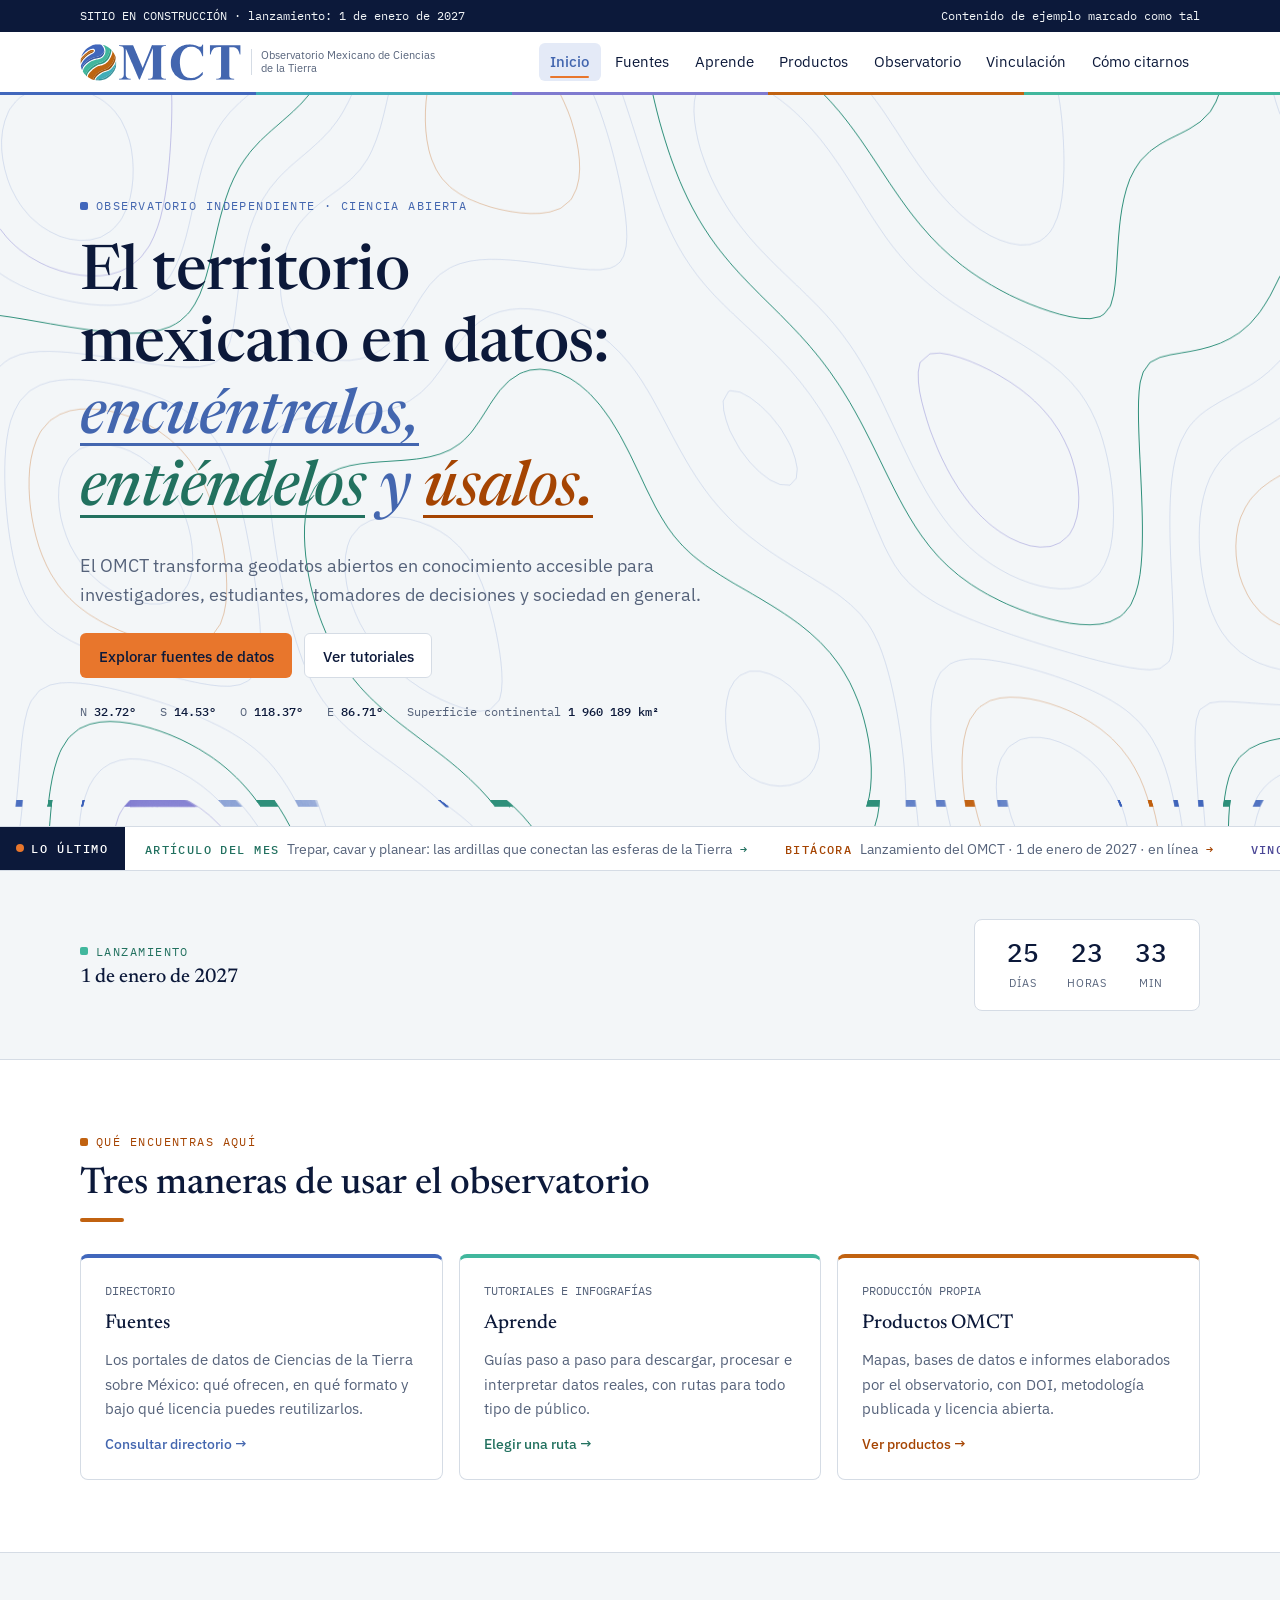
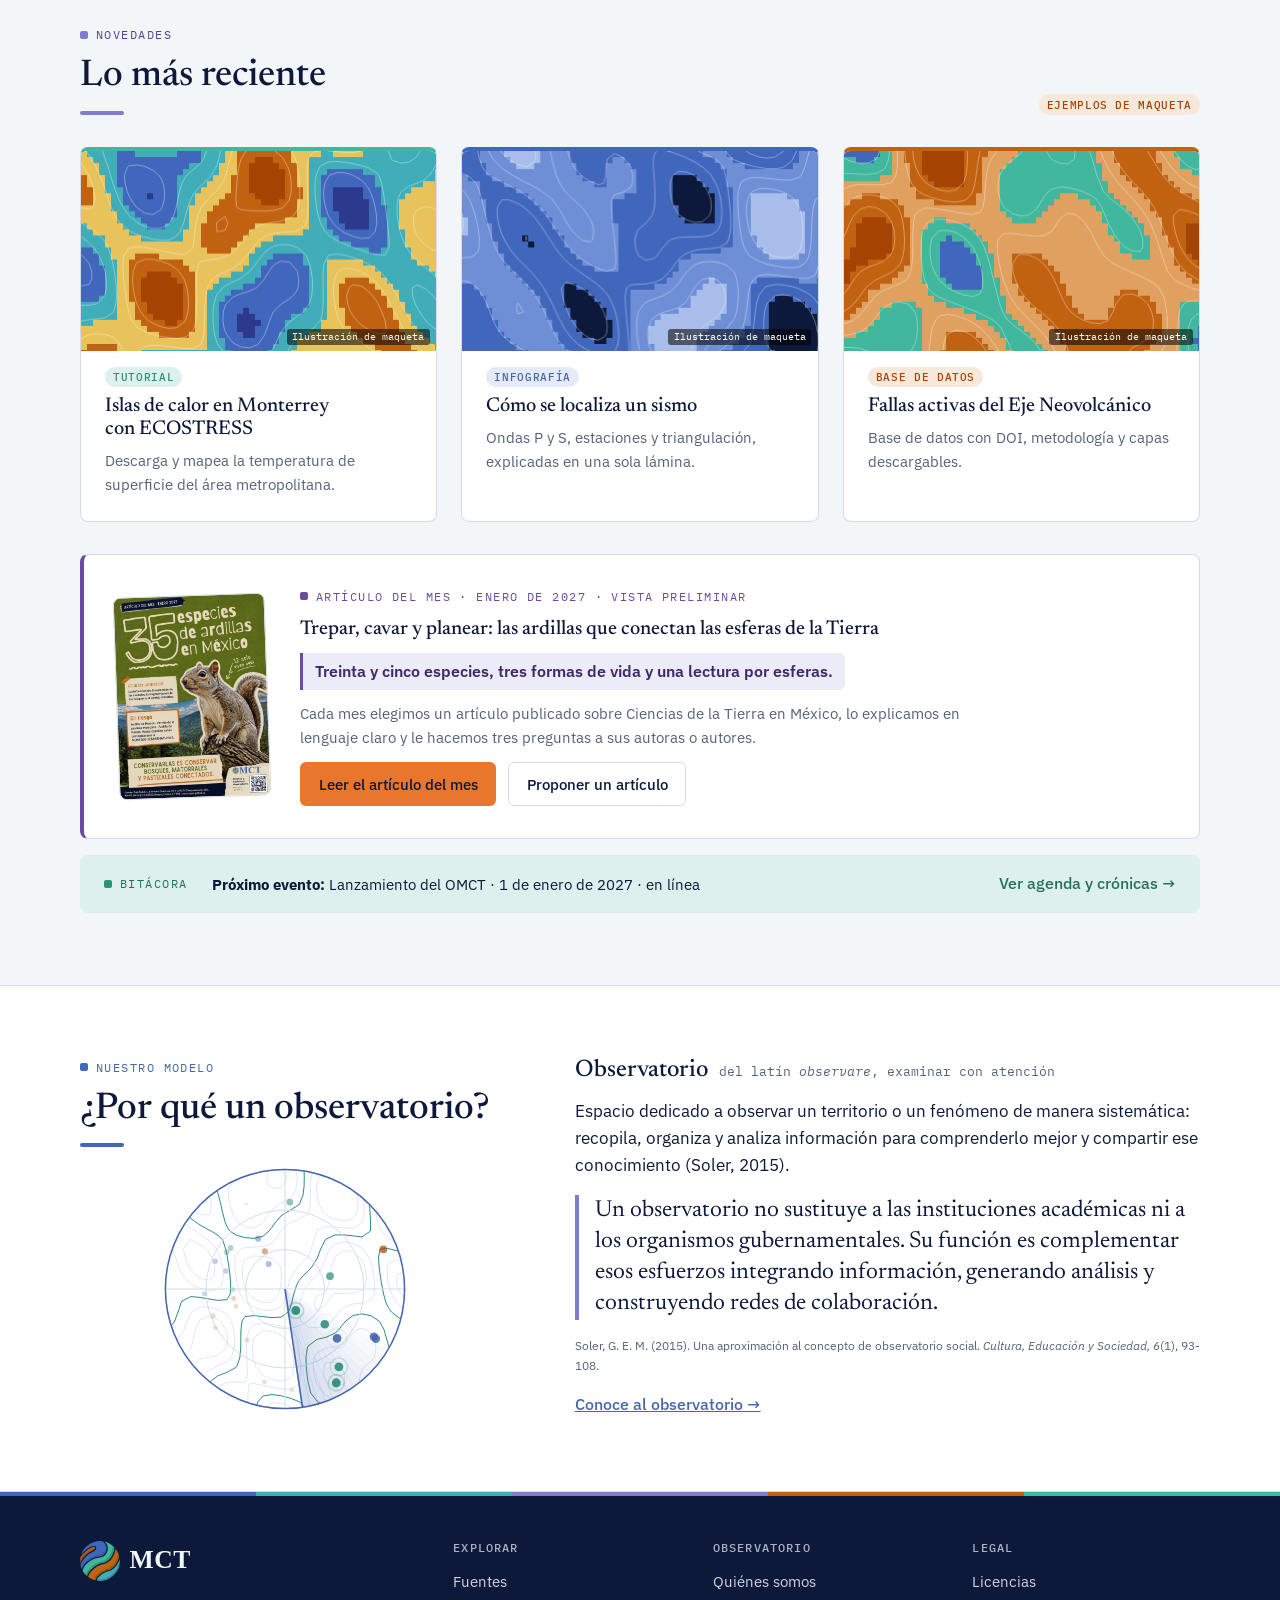
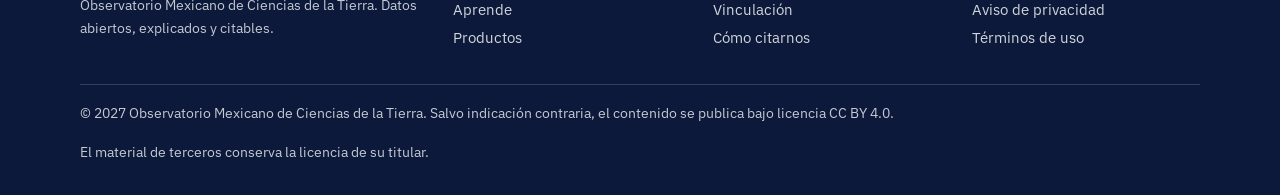
==== commit 76afa47e: "Artículo del mes en paleta Biósfera, nuevo título y fondo; lámina con logo y QR; cinta Lo último" ====
--- a/index.html
+++ b/index.html
@@ -16,7 +16,7 @@
 <link rel="preconnect" href="https://fonts.googleapis.com">
 <link rel="preconnect" href="https://fonts.gstatic.com" crossorigin>
 <link rel="stylesheet" href="https://fonts.googleapis.com/css2?family=Newsreader:ital,opsz,wght@0,6..72,400;0,6..72,500;0,6..72,600;1,6..72,400;1,6..72,500&family=IBM+Plex+Sans:wght@400;500;600&family=IBM+Plex+Mono:wght@400;500&display=swap">
-<link rel="stylesheet" href="styles.css?v=18">
+<link rel="stylesheet" href="styles.css?v=19">
 </head>
 <body data-page="inicio">
 
@@ -57,7 +57,7 @@
       </div>
     </div>
   </div>
-  <div class="esf-ticker" id="esfTicker" role="region" aria-label="Las esferas que estudia el OMCT"></div>
+  <div class="esf-ticker latest" id="latest" role="region" aria-label="Lo último publicado en el OMCT"></div>
 
   <div class="band tight">
     <div class="wrap" style="display:flex;justify-content:space-between;align-items:center;gap:var(--s5);flex-wrap:wrap">
@@ -94,11 +94,12 @@
       </div>
       <div class="cards" id="newsCards"></div>
       <article class="aotm" aria-label="Artículo del mes">
-        <a class="aotm-thumb" href="articulo-mes.html" tabindex="-1" aria-hidden="true"><img src="articulo-mes-lamina.jpg" alt="" width="180" height="240" loading="lazy"></a>
+        <a class="aotm-thumb" href="articulo-mes.html" tabindex="-1" aria-hidden="true"><img src="articulo-mes-lamina-v2.jpg" alt="" width="180" height="240" loading="lazy"></a>
         <div class="aotm-body">
           <span class="eyebrow">Artículo del mes · enero de 2027 · vista preliminar</span>
-          <h3>Ardillas: tres formas de habitar las esferas de la Tierra</h3>
-          <p>Treinta y cinco especies, tres formas de vida y una lectura por esferas. Cada mes elegimos un artículo publicado sobre Ciencias de la Tierra en México, lo explicamos en lenguaje claro y le hacemos tres preguntas a sus autoras o autores.</p>
+          <h3>Trepar, cavar y planear: las ardillas que conectan las esferas de la Tierra</h3>
+          <p class="aotm-hook">Treinta y cinco especies, tres formas de vida y una lectura por esferas.</p>
+          <p>Cada mes elegimos un artículo publicado sobre Ciencias de la Tierra en México, lo explicamos en lenguaje claro y le hacemos tres preguntas a sus autoras o autores.</p>
           <div class="cta-row"><a class="btn primary" href="articulo-mes.html">Leer el artículo del mes</a><a class="btn ghost" href="vinculacion.html#articulo">Proponer un artículo</a></div>
         </div>
       </article>
@@ -144,6 +145,6 @@
 </footer>
 
 <div class="toast" id="toast" hidden></div>
-<script src="main.js?v=11"></script>
+<script src="main.js?v=12"></script>
 </body>
 </html>
--- a/styles.css
+++ b/styles.css
@@ -543,7 +543,7 @@
 .lam{position:relative;display:block;width:100%;max-width:400px;aspect-ratio:3/4;padding:0;border:6px solid var(--surface);outline:1px solid var(--line);border-radius:10px;overflow:hidden;background:#6B7A34;cursor:zoom-in;transform:rotate(1.5deg);transition:transform .4s cubic-bezier(.2,.7,.2,1)}
 .lam:hover{transform:rotate(0)}
 .lam-base,.lam-p{position:absolute;inset:0;width:100%;height:100%;display:block}
-.lam-p{background:url(articulo-mes-lamina.jpg) 0 0/100% 100%}
+.lam-p{background:url(articulo-mes-lamina-v2.jpg) 0 0/100% 100%}
 .anim .lam .lam-base{transition:filter .9s ease var(--bd,0ms)}
 .anim .lam:not(.on) .lam-base{filter:blur(10px) saturate(.4) brightness(.75)}
 .anim .lam .lam-p{transition:opacity .5s ease calc(var(--k)*160ms),transform .85s cubic-bezier(.18,.9,.25,1.2) calc(var(--k)*160ms)}
@@ -644,3 +644,65 @@
 .cite .note{margin-top:0}
 .am-propose{display:grid;grid-template-columns:minmax(0,1.6fr) auto;gap:var(--s6);align-items:center}
 @media (max-width:760px){.am-propose{grid-template-columns:1fr}}
+
+/* ===== Ajustes de Kat (12 nov) ===== */
+/* Inicio: cinta "Lo último" */
+.latest{display:flex;align-items:stretch}
+.lt-label{flex:none;display:flex;align-items:center;gap:.45rem;padding:0 1rem 0 max(16px,env(safe-area-inset-left,0px));background:#0C193A;color:#fff;font:500 .72rem var(--f-mono);letter-spacing:.14em;text-transform:uppercase;position:relative;z-index:1}
+.lt-label::before{content:"";width:.5rem;height:.5rem;border-radius:50%;background:var(--cta)}
+.anim .lt-label::before{animation:omct-pulse 1.8s ease-in-out infinite}
+@keyframes omct-pulse{50%{opacity:.25}}
+.lt-view{flex:1;min-width:0;overflow:hidden}
+.latest .track{justify-content:flex-start}
+.latest ul{justify-content:flex-start}
+.latest li a{display:inline-flex;align-items:baseline;gap:.5rem;color:inherit;text-decoration:none}
+.latest li a:hover i{color:var(--ink);text-decoration:underline}
+.latest li i{font-size:.9rem}
+.latest li.k-bio{color:var(--bio-text)}
+/* Inicio: animación del observatorio centrada bajo su título */
+.obs-left{width:fit-content;max-width:100%}
+.obs-left canvas{justify-self:center}
+@media (max-width:860px){.obs-left{width:auto}}
+/* Inicio: frase gancho del Artículo del mes */
+.aotm-body .aotm-hook{width:fit-content;max-width:100%;font:600 1rem/1.45 var(--f-body);color:var(--purpura-noche);background:var(--lavanda-suave);padding:.45rem .75rem;border-left:3px solid var(--purpura);border-radius:0 6px 6px 0}
+.aotm-body .aotm-hook+p{font-size:.93rem}
+
+/* ===== Artículo del mes · paleta de Biósfera (moodboard: bosque, hoja, brote, tierra, flor, luz de hoja) ===== */
+.pg-bio{--b-ink:#2D5A27;--b-earth:#7F5539;--b-leaf:#6A994E;--b-sprout:#A7C957;--b-flower:#F4D35E;--b-soft:#EEF2DC;--b-btn:#2D5A27;--b-btn-h:#244A20}
+@media (prefers-color-scheme: dark){:root:not([data-theme="light"]) .pg-bio{--b-ink:#A7C957;--b-earth:#D9B48F;--b-soft:#18241A;--b-btn:#A7C957;--b-btn-h:#BCD879}}
+:root[data-theme="dark"] .pg-bio{--b-ink:#A7C957;--b-earth:#D9B48F;--b-soft:#18241A;--b-btn:#A7C957;--b-btn-h:#BCD879}
+.pg-bio .band,.pg-bio .hero{--acc:var(--b-ink);--acc-soft:var(--b-soft);--acc-bar:var(--b-leaf)}
+.pg-bio .am-notice{background:var(--b-soft);color:var(--b-ink);border-bottom:1px solid var(--line)}
+.pg-bio .am-hero{background:var(--b-soft)}
+.pg-bio .am-hero h1 em{color:var(--b-ink)}
+.pg-bio .am-crumbs a{color:var(--b-ink)}
+.pg-bio .btn.primary{background:var(--b-btn);color:#fff}
+@media (prefers-color-scheme: dark){:root:not([data-theme="light"]) .pg-bio .btn.primary{color:#0C193A}}
+:root[data-theme="dark"] .pg-bio .btn.primary{color:#0C193A}
+.pg-bio .btn.primary:hover{background:var(--b-btn-h);filter:none}
+.pg-bio .btn.ghost:hover{border-color:var(--b-leaf)}
+.pg-bio .am-meta div{--mc:var(--b-leaf)}
+.pg-bio .am-meta div:nth-child(2){--mc:var(--b-sprout)}.pg-bio .am-meta div:nth-child(3){--mc:var(--b-earth)}.pg-bio .am-meta div:nth-child(4){--mc:var(--b-flower)}
+.pg-bio .am-ficha{border-left-color:var(--b-leaf)}
+.pg-bio .pill.teal{background:var(--b-soft);color:var(--b-ink)}
+.pg-bio .am-index a[aria-current="true"]{border-left-color:var(--b-leaf)}
+.pg-bio .am-num,.pg-bio .am-sec:nth-of-type(n) .am-num{--nc:var(--b-ink)}
+.pg-bio .am-sec:nth-of-type(2n) .am-num{--nc:var(--b-earth)}
+.pg-bio .am-drop::first-letter{color:var(--b-earth)}
+.pg-bio .am-forma{--fc:var(--b-leaf)!important;--ft:var(--b-ink)!important}
+.pg-bio .am-forma:nth-child(2){--fc:var(--b-earth)!important;--ft:var(--b-earth)!important}
+.pg-bio .am-forma:nth-child(3){--fc:var(--b-sprout)!important}
+.pg-bio .am-forma-top svg{background:var(--b-soft)}
+.pg-bio .am-sis{background:#2D5A27}
+.pg-bio .am-sis::before{background:linear-gradient(90deg,#6A994E 0 25%,#A7C957 25% 50%,#7F5539 50% 75%,#F4D35E 75% 100%)}
+.pg-bio .am-sis-k{color:#F4D35E}
+.pg-bio .am-risk{background:var(--b-soft);border-left-color:var(--b-earth)}
+.pg-bio .am-q[open]{border-color:var(--b-leaf)}
+.pg-bio .am-qn{background:var(--b-soft);color:var(--b-ink)}
+.pg-bio .am-q[open] .am-qn{background:var(--b-btn);color:#fff}
+.pg-bio .am-terms li:hover,.pg-bio .am-terms .am-dilo{border-color:var(--b-leaf)}
+.pg-bio .am-terms .pill.lav{background:var(--b-soft);color:var(--b-ink)}
+.pg-bio .am-cite-1{border-left-color:var(--b-leaf)}
+.pg-bio .am-cite-2{border-left-color:var(--b-earth)}
+.pg-bio .lam{background:#2D5A27}
+.am-hero h1{max-width:none;font-size:clamp(2rem,4.3vw,3.25rem)}
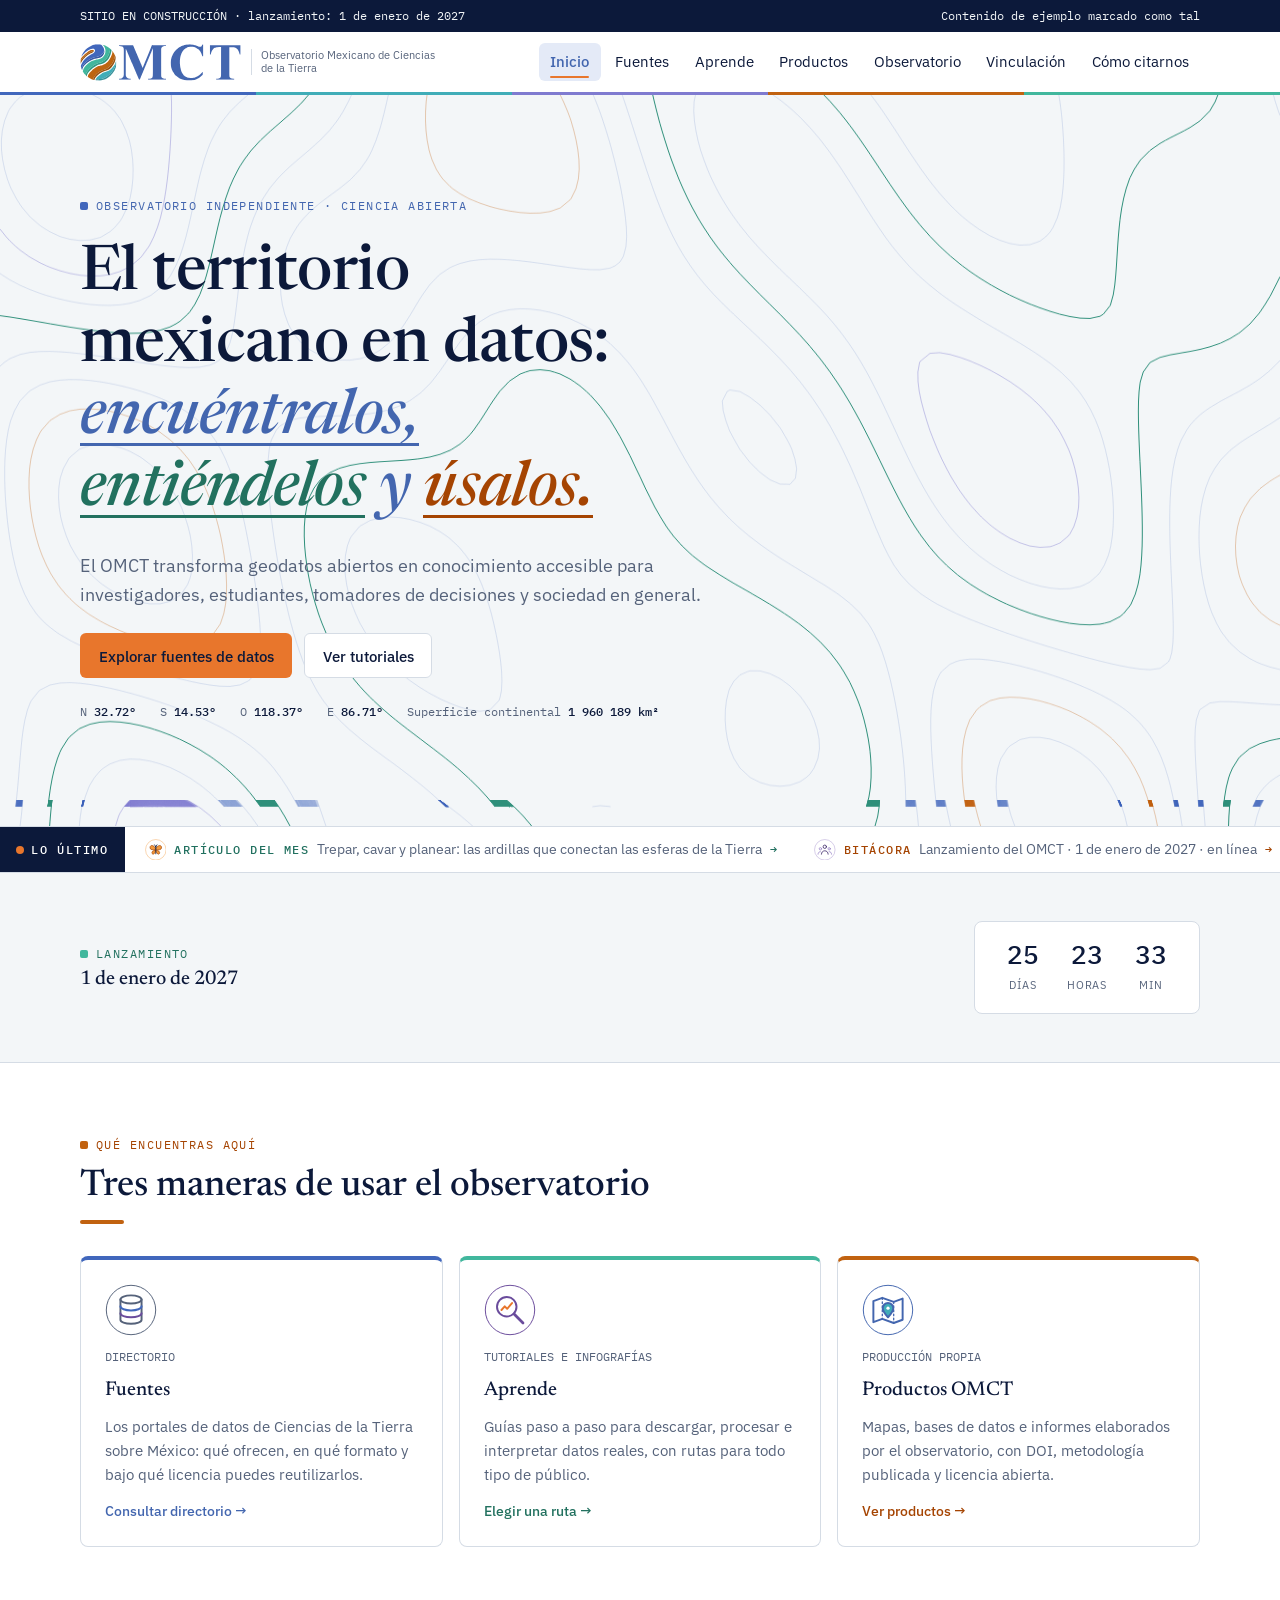
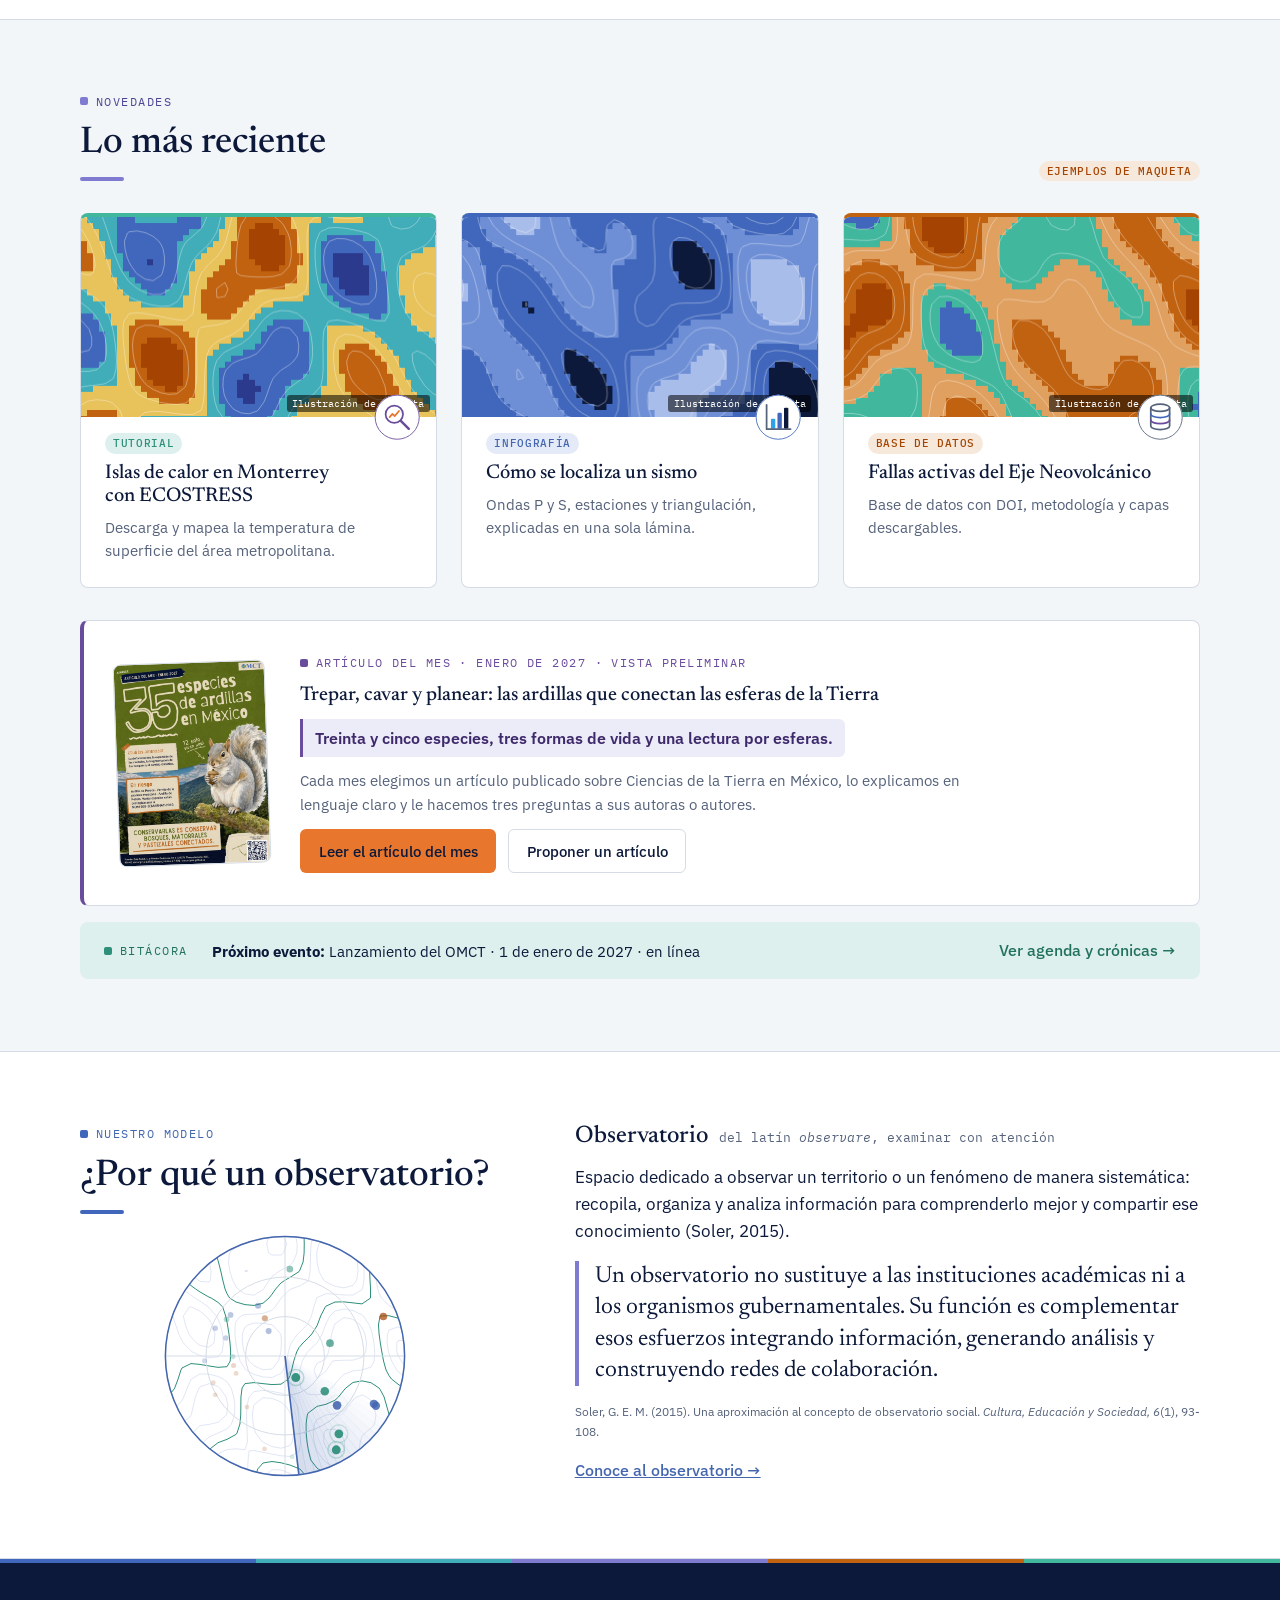
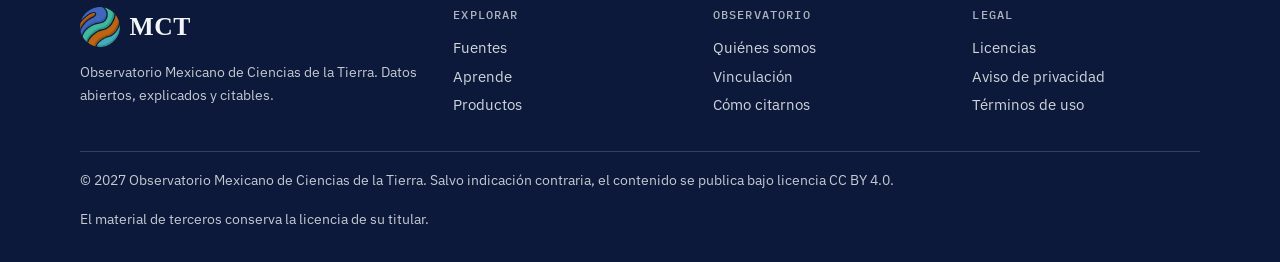
==== commit ced9a942: "Iconos del moodboard (esferas y complementarios) y lámina final de Canva" ====
--- a/index.html
+++ b/index.html
@@ -16,7 +16,7 @@
 <link rel="preconnect" href="https://fonts.googleapis.com">
 <link rel="preconnect" href="https://fonts.gstatic.com" crossorigin>
 <link rel="stylesheet" href="https://fonts.googleapis.com/css2?family=Newsreader:ital,opsz,wght@0,6..72,400;0,6..72,500;0,6..72,600;1,6..72,400;1,6..72,500&family=IBM+Plex+Sans:wght@400;500;600&family=IBM+Plex+Mono:wght@400;500&display=swap">
-<link rel="stylesheet" href="styles.css?v=19">
+<link rel="stylesheet" href="styles.css?v=20">
 </head>
 <body data-page="inicio">
 
@@ -79,9 +79,9 @@
     <div class="wrap">
       <div class="head"><span class="eyebrow">Qué encuentras aquí</span><h2>Tres maneras de usar el observatorio</h2></div>
       <div class="doors">
-        <a class="door" href="fuentes.html"><span class="swatch" style="background:var(--blue)"></span><span class="tag">DIRECTORIO</span><h3>Fuentes</h3><p>Los portales de datos de Ciencias de la Tierra sobre México: qué ofrecen, en qué formato y bajo qué licencia puedes reutilizarlos.</p><span class="go">Consultar directorio →</span></a>
-        <a class="door" href="aprende.html"><span class="swatch" style="background:var(--teal)"></span><span class="tag">TUTORIALES E INFOGRAFÍAS</span><h3>Aprende</h3><p>Guías paso a paso para descargar, procesar e interpretar datos reales, con rutas para todo tipo de público.</p><span class="go">Elegir una ruta →</span></a>
-        <a class="door" href="productos.html"><span class="swatch" style="background:var(--ochre)"></span><span class="tag">PRODUCCIÓN PROPIA</span><h3>Productos OMCT</h3><p>Mapas, bases de datos e informes elaborados por el observatorio, con DOI, metodología publicada y licencia abierta.</p><span class="go">Ver productos →</span></a>
+        <a class="door" href="fuentes.html"><span class="door-ic" data-ic="datos" aria-hidden="true"></span><span class="tag">DIRECTORIO</span><h3>Fuentes</h3><p>Los portales de datos de Ciencias de la Tierra sobre México: qué ofrecen, en qué formato y bajo qué licencia puedes reutilizarlos.</p><span class="go">Consultar directorio →</span></a>
+        <a class="door" href="aprende.html"><span class="door-ic" data-ic="analisis" aria-hidden="true"></span><span class="tag">TUTORIALES E INFOGRAFÍAS</span><h3>Aprende</h3><p>Guías paso a paso para descargar, procesar e interpretar datos reales, con rutas para todo tipo de público.</p><span class="go">Elegir una ruta →</span></a>
+        <a class="door" href="productos.html"><span class="door-ic" data-ic="mapas" aria-hidden="true"></span><span class="tag">PRODUCCIÓN PROPIA</span><h3>Productos OMCT</h3><p>Mapas, bases de datos e informes elaborados por el observatorio, con DOI, metodología publicada y licencia abierta.</p><span class="go">Ver productos →</span></a>
       </div>
     </div>
   </div>
@@ -94,7 +94,7 @@
       </div>
       <div class="cards" id="newsCards"></div>
       <article class="aotm" aria-label="Artículo del mes">
-        <a class="aotm-thumb" href="articulo-mes.html" tabindex="-1" aria-hidden="true"><img src="articulo-mes-lamina-v2.jpg" alt="" width="180" height="240" loading="lazy"></a>
+        <a class="aotm-thumb" href="articulo-mes.html" tabindex="-1" aria-hidden="true"><img src="articulo-mes-lamina-v3.jpg" alt="" width="180" height="240" loading="lazy"></a>
         <div class="aotm-body">
           <span class="eyebrow">Artículo del mes · enero de 2027 · vista preliminar</span>
           <h3>Trepar, cavar y planear: las ardillas que conectan las esferas de la Tierra</h3>
@@ -145,6 +145,6 @@
 </footer>
 
 <div class="toast" id="toast" hidden></div>
-<script src="main.js?v=12"></script>
+<script src="main.js?v=13"></script>
 </body>
 </html>
--- a/styles.css
+++ b/styles.css
@@ -543,7 +543,7 @@
 .lam{position:relative;display:block;width:100%;max-width:400px;aspect-ratio:3/4;padding:0;border:6px solid var(--surface);outline:1px solid var(--line);border-radius:10px;overflow:hidden;background:#6B7A34;cursor:zoom-in;transform:rotate(1.5deg);transition:transform .4s cubic-bezier(.2,.7,.2,1)}
 .lam:hover{transform:rotate(0)}
 .lam-base,.lam-p{position:absolute;inset:0;width:100%;height:100%;display:block}
-.lam-p{background:url(articulo-mes-lamina-v2.jpg) 0 0/100% 100%}
+.lam-p{background:url(articulo-mes-lamina-v3.jpg) 0 0/100% 100%}
 .anim .lam .lam-base{transition:filter .9s ease var(--bd,0ms)}
 .anim .lam:not(.on) .lam-base{filter:blur(10px) saturate(.4) brightness(.75)}
 .anim .lam .lam-p{transition:opacity .5s ease calc(var(--k)*160ms),transform .85s cubic-bezier(.18,.9,.25,1.2) calc(var(--k)*160ms)}
@@ -706,3 +706,26 @@
 .pg-bio .am-cite-2{border-left-color:var(--b-earth)}
 .pg-bio .lam{background:#2D5A27}
 .am-hero h1{max-width:none;font-size:clamp(2rem,4.3vw,3.25rem)}
+
+/* ===== Iconografía del moodboard: complementarios en secciones ===== */
+.head-ic,.door-ic,.am-ic,.card-ic,.lt-ic{display:block;flex:none}
+.head-ic svg,.door-ic svg,.am-ic svg,.card-ic svg,.lt-ic svg{display:block;width:100%;height:100%}
+.head-ic{width:3.5rem;height:3.5rem;margin-bottom:var(--s1)}
+.anim .head-ic{transition:transform .5s cubic-bezier(.2,.7,.2,1)}
+.head:hover .head-ic{transform:rotate(-6deg) scale(1.04)}
+.door{position:relative}
+.door-ic{width:3.25rem;height:3.25rem;transition:transform .35s cubic-bezier(.2,.7,.2,1)}
+.door:hover .door-ic{transform:rotate(-8deg) scale(1.06)}
+.card .body{position:relative}
+.card-ic{position:absolute;width:2.9rem;height:2.9rem;right:var(--s4);top:-1.45rem;z-index:1}
+.card .card-ic:empty{display:none}
+.src-card{position:relative}
+.src-card .card-ic{top:var(--s4);right:var(--s4)}
+.src-card header{padding-right:3.4rem}
+.lt-ic{display:inline-block;width:1.35rem;height:1.35rem;align-self:center}
+.am-ic{width:3.25rem;height:3.25rem;margin-bottom:var(--s2)}
+.am-sis .am-ic{position:absolute;right:var(--s5);top:50%;transform:translateY(-50%);width:4rem;height:4rem;margin:0}
+.am-sis{padding-right:calc(var(--s6) + 4rem)}
+.am-risk{position:relative;padding-right:calc(var(--s6) + 3.5rem)}
+.am-risk .am-ic{position:absolute;right:var(--s5);top:var(--s5);margin:0}
+@media (max-width:600px){.am-sis{padding-right:var(--s5)}.am-sis .am-ic{position:static;transform:none}.am-risk{padding-right:var(--s5)}.am-risk .am-ic{position:static}}
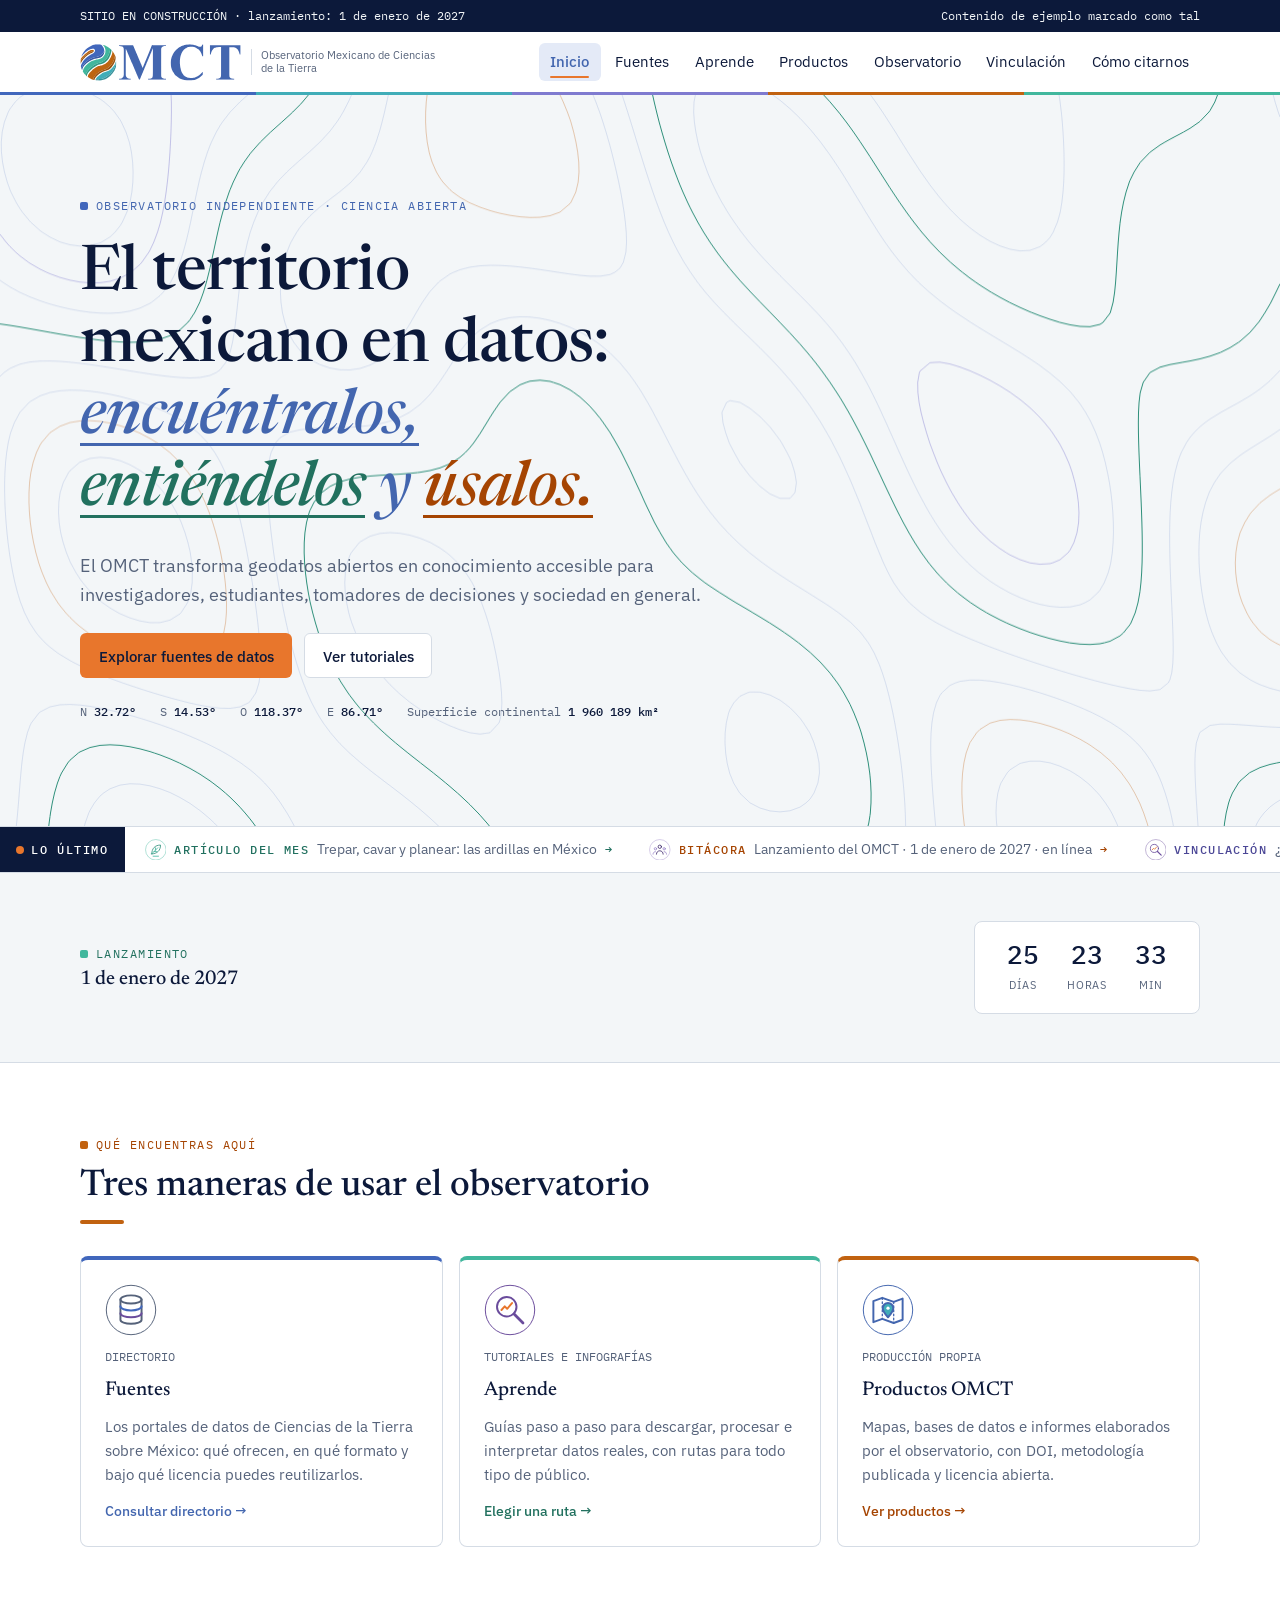
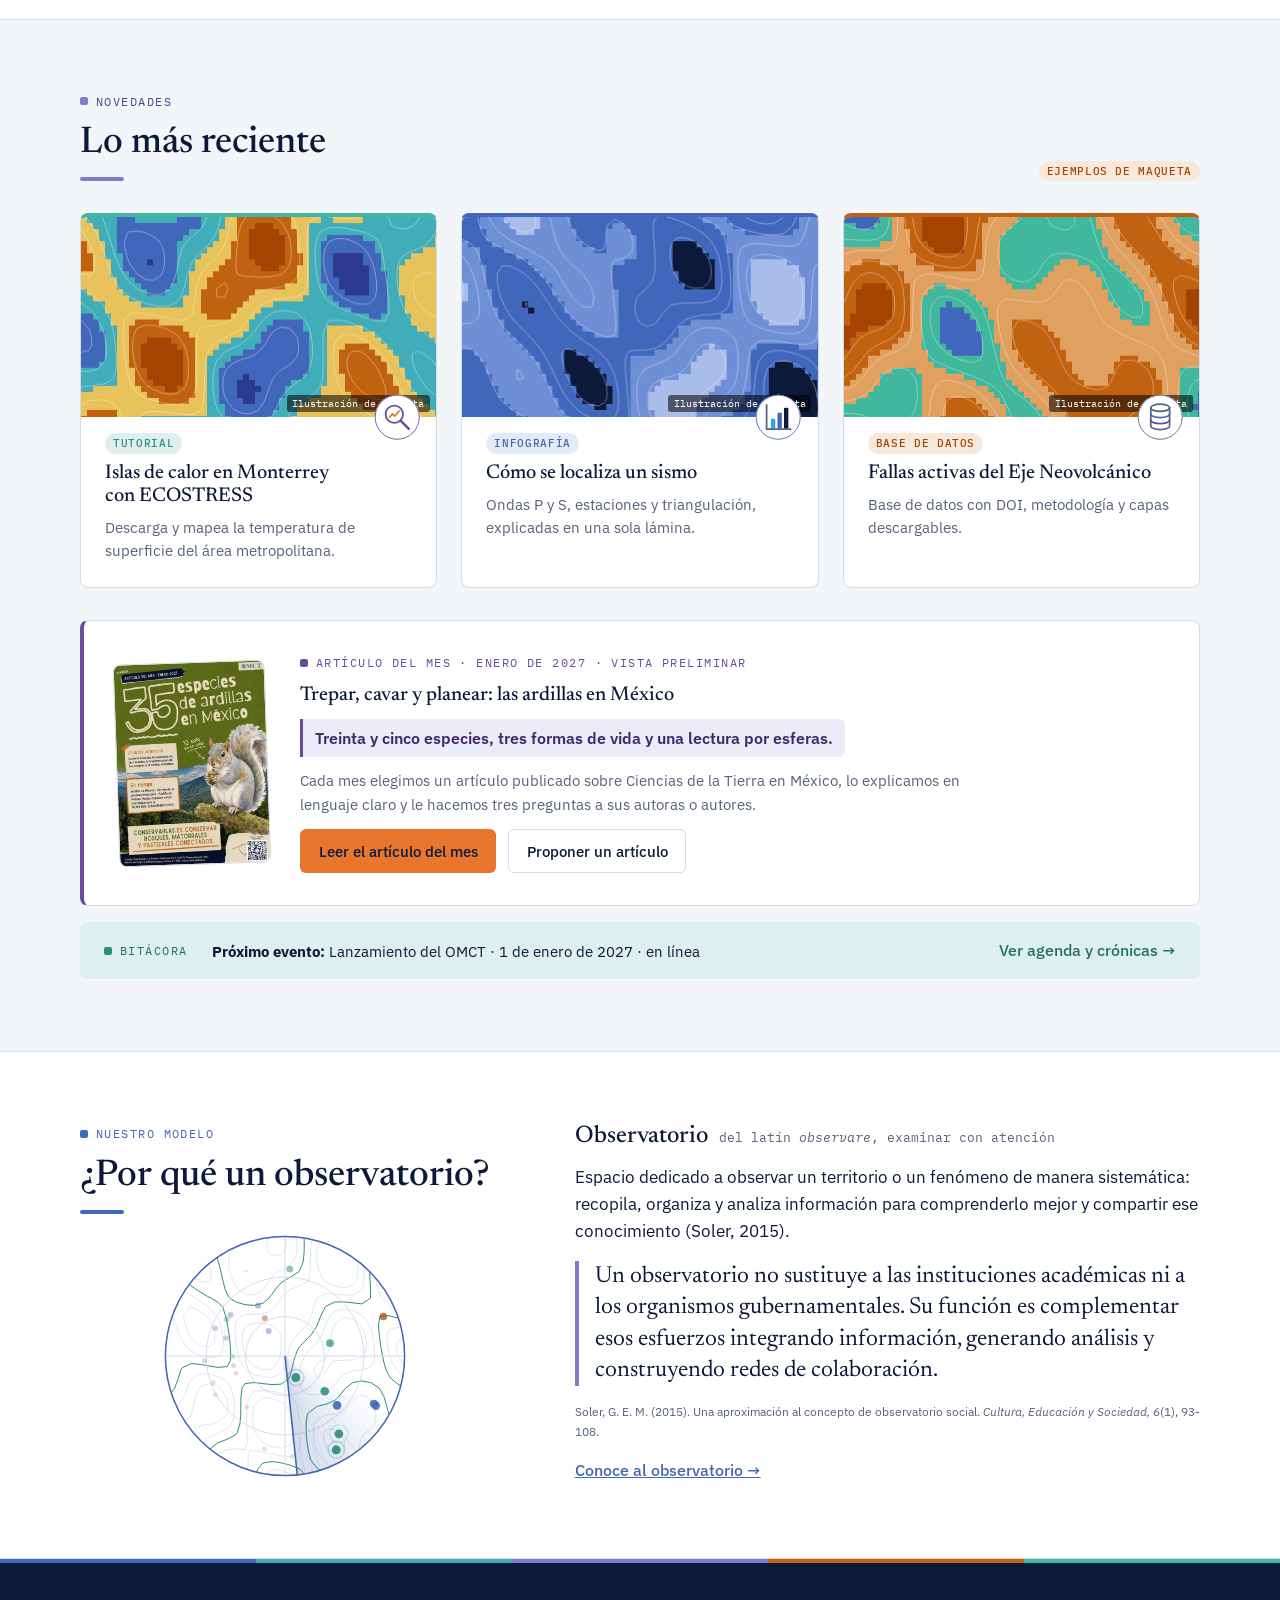
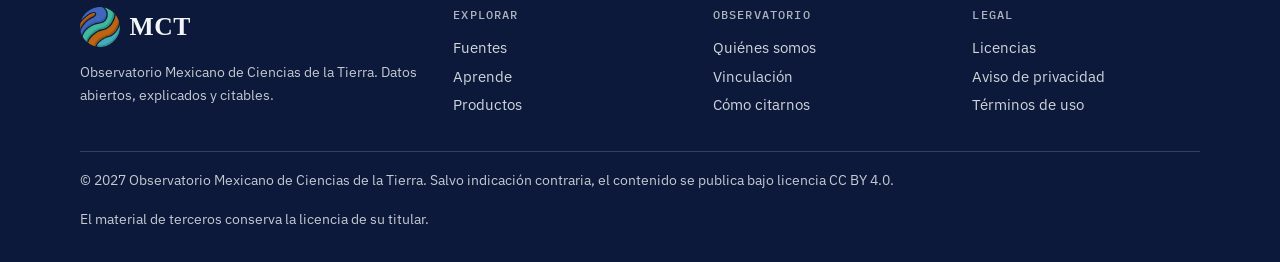
==== commit 039f85e1: "Ajustes del Artículo del mes, índice en teléfono, aviso de privacidad y términos" ====
--- a/index.html
+++ b/index.html
@@ -16,7 +16,7 @@
 <link rel="preconnect" href="https://fonts.googleapis.com">
 <link rel="preconnect" href="https://fonts.gstatic.com" crossorigin>
 <link rel="stylesheet" href="https://fonts.googleapis.com/css2?family=Newsreader:ital,opsz,wght@0,6..72,400;0,6..72,500;0,6..72,600;1,6..72,400;1,6..72,500&family=IBM+Plex+Sans:wght@400;500;600&family=IBM+Plex+Mono:wght@400;500&display=swap">
-<link rel="stylesheet" href="styles.css?v=20">
+<link rel="stylesheet" href="styles.css?v=21">
 </head>
 <body data-page="inicio">
 
@@ -97,7 +97,7 @@
         <a class="aotm-thumb" href="articulo-mes.html" tabindex="-1" aria-hidden="true"><img src="articulo-mes-lamina-v3.jpg" alt="" width="180" height="240" loading="lazy"></a>
         <div class="aotm-body">
           <span class="eyebrow">Artículo del mes · enero de 2027 · vista preliminar</span>
-          <h3>Trepar, cavar y planear: las ardillas que conectan las esferas de la Tierra</h3>
+          <h3>Trepar, cavar y planear: las ardillas en México</h3>
           <p class="aotm-hook">Treinta y cinco especies, tres formas de vida y una lectura por esferas.</p>
           <p>Cada mes elegimos un artículo publicado sobre Ciencias de la Tierra en México, lo explicamos en lenguaje claro y le hacemos tres preguntas a sus autoras o autores.</p>
           <div class="cta-row"><a class="btn primary" href="articulo-mes.html">Leer el artículo del mes</a><a class="btn ghost" href="vinculacion.html#articulo">Proponer un artículo</a></div>
@@ -145,6 +145,6 @@
 </footer>
 
 <div class="toast" id="toast" hidden></div>
-<script src="main.js?v=13"></script>
+<script src="main.js?v=14"></script>
 </body>
 </html>
--- a/styles.css
+++ b/styles.css
@@ -729,3 +729,12 @@
 .am-risk{position:relative;padding-right:calc(var(--s6) + 3.5rem)}
 .am-risk .am-ic{position:absolute;right:var(--s5);top:var(--s5);margin:0}
 @media (max-width:600px){.am-sis{padding-right:var(--s5)}.am-sis .am-ic{position:static;transform:none}.am-risk{padding-right:var(--s5)}.am-risk .am-ic{position:static}}
+.am-risk{padding-right:var(--s6)}
+/* Índice del Artículo del mes en teléfono: fila fija arriba del texto, sin quedar sobrepuesto */
+@media (max-width:960px){
+  .am-index{display:grid;position:static;gap:var(--s2)}
+  .am-index ol{display:flex;gap:.4rem;overflow-x:auto;border-left:0;padding-bottom:.3rem;scrollbar-width:thin}
+  .am-index a{white-space:nowrap;padding:.35rem .7rem;margin:0;border:1px solid var(--line);border-radius:99px;background:var(--surface);font-size:.85rem}
+  .am-index a:hover{padding-left:.7rem}
+  .am-index a[aria-current="true"]{border-color:var(--b-leaf,#6A994E)}
+}
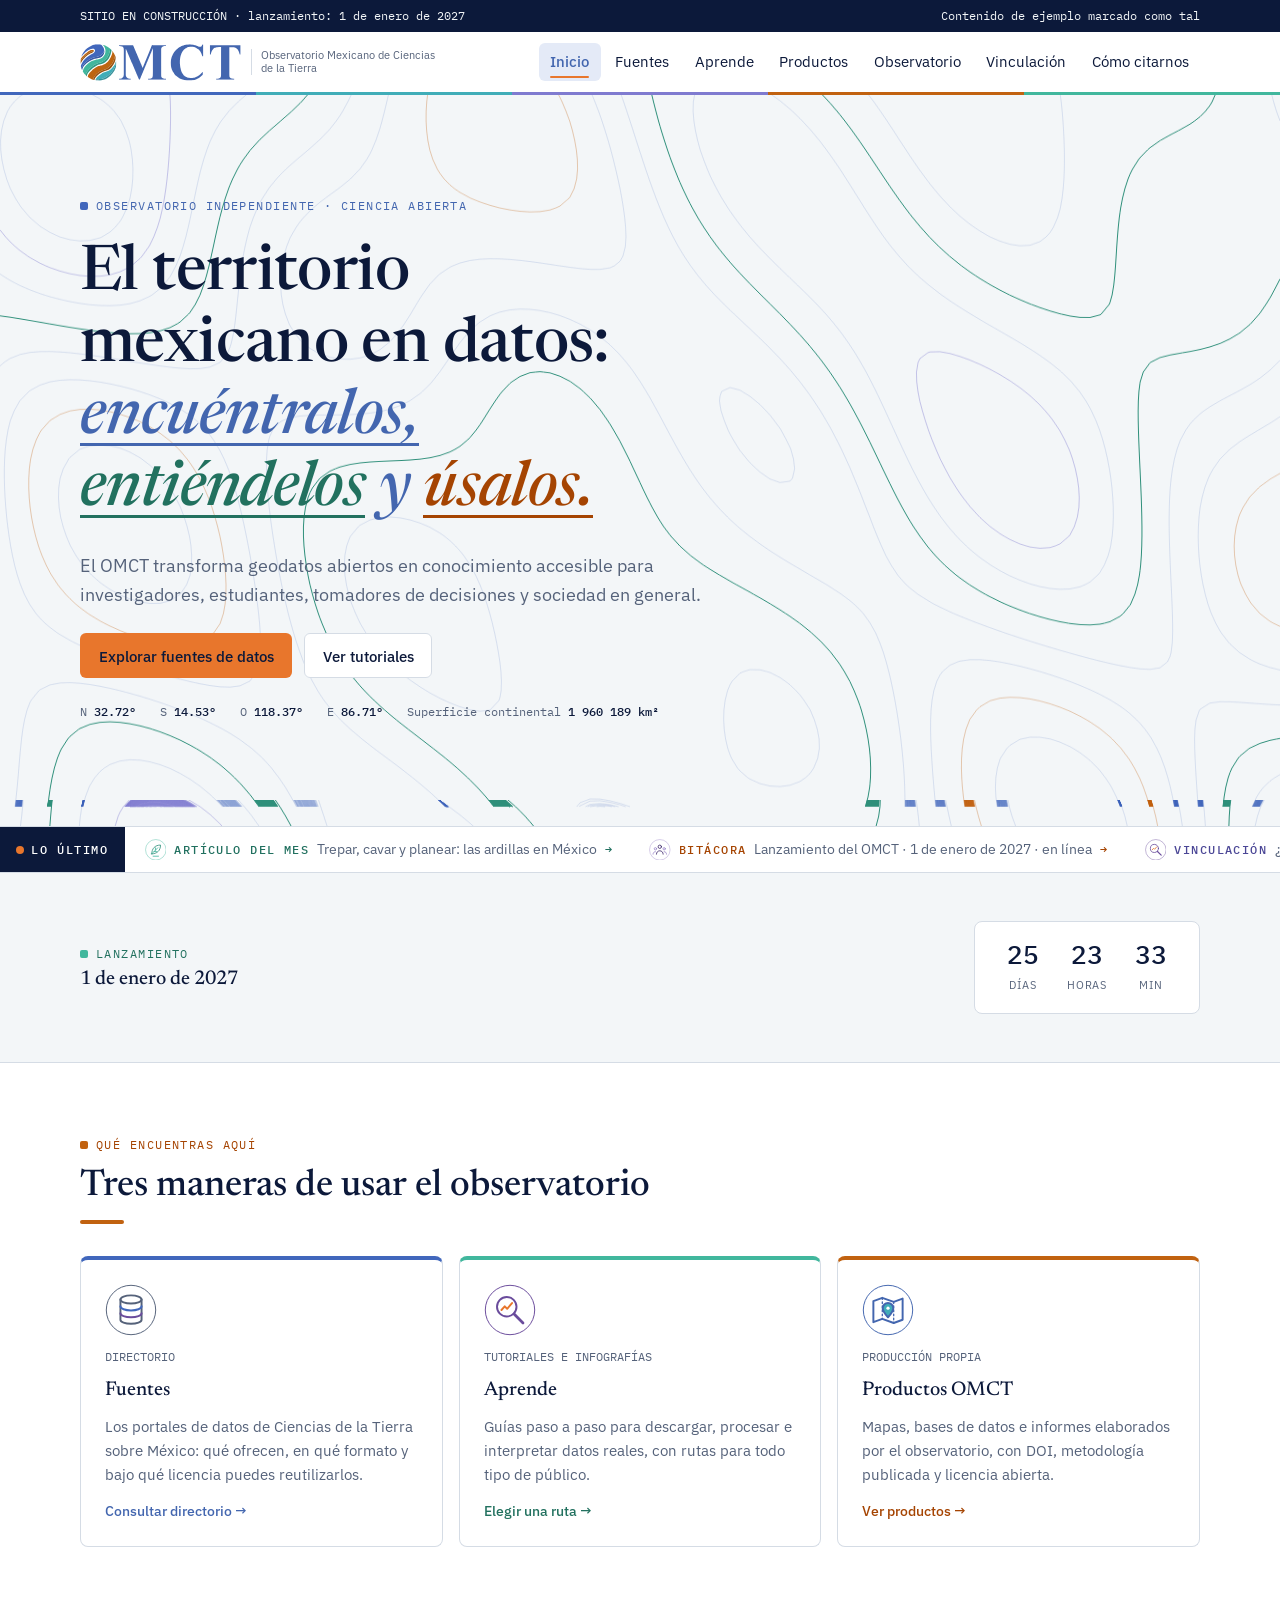
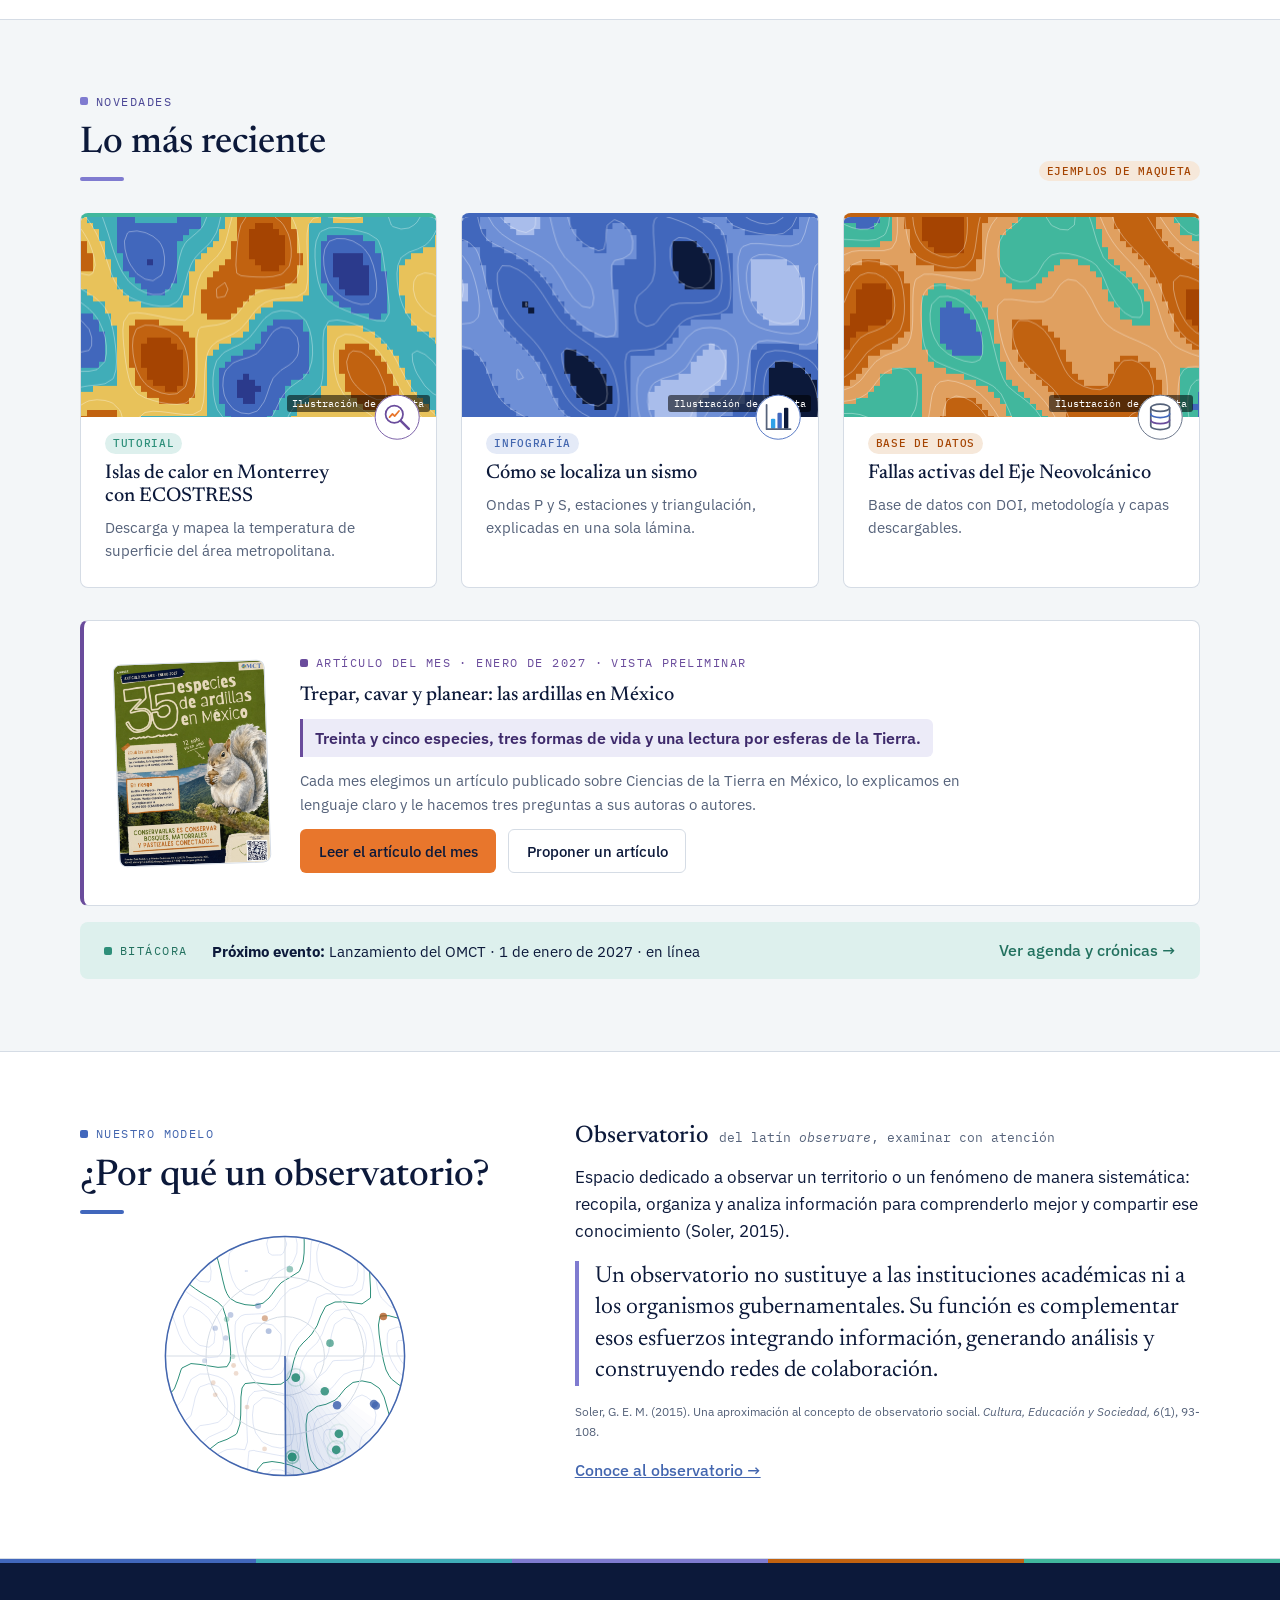
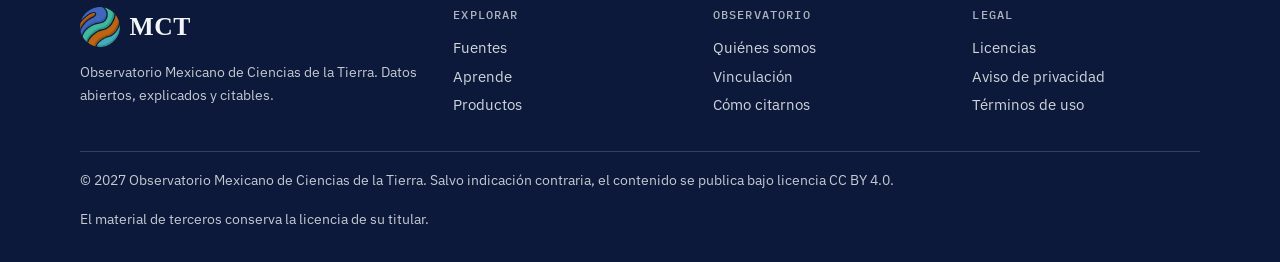
==== commit a99c5ddb: "Frase del Artículo del mes en Inicio" ====
--- a/index.html
+++ b/index.html
@@ -98,7 +98,7 @@
         <div class="aotm-body">
           <span class="eyebrow">Artículo del mes · enero de 2027 · vista preliminar</span>
           <h3>Trepar, cavar y planear: las ardillas en México</h3>
-          <p class="aotm-hook">Treinta y cinco especies, tres formas de vida y una lectura por esferas.</p>
+          <p class="aotm-hook">Treinta y cinco especies, tres formas de vida y una lectura por esferas de la Tierra.</p>
           <p>Cada mes elegimos un artículo publicado sobre Ciencias de la Tierra en México, lo explicamos en lenguaje claro y le hacemos tres preguntas a sus autoras o autores.</p>
           <div class="cta-row"><a class="btn primary" href="articulo-mes.html">Leer el artículo del mes</a><a class="btn ghost" href="vinculacion.html#articulo">Proponer un artículo</a></div>
         </div>
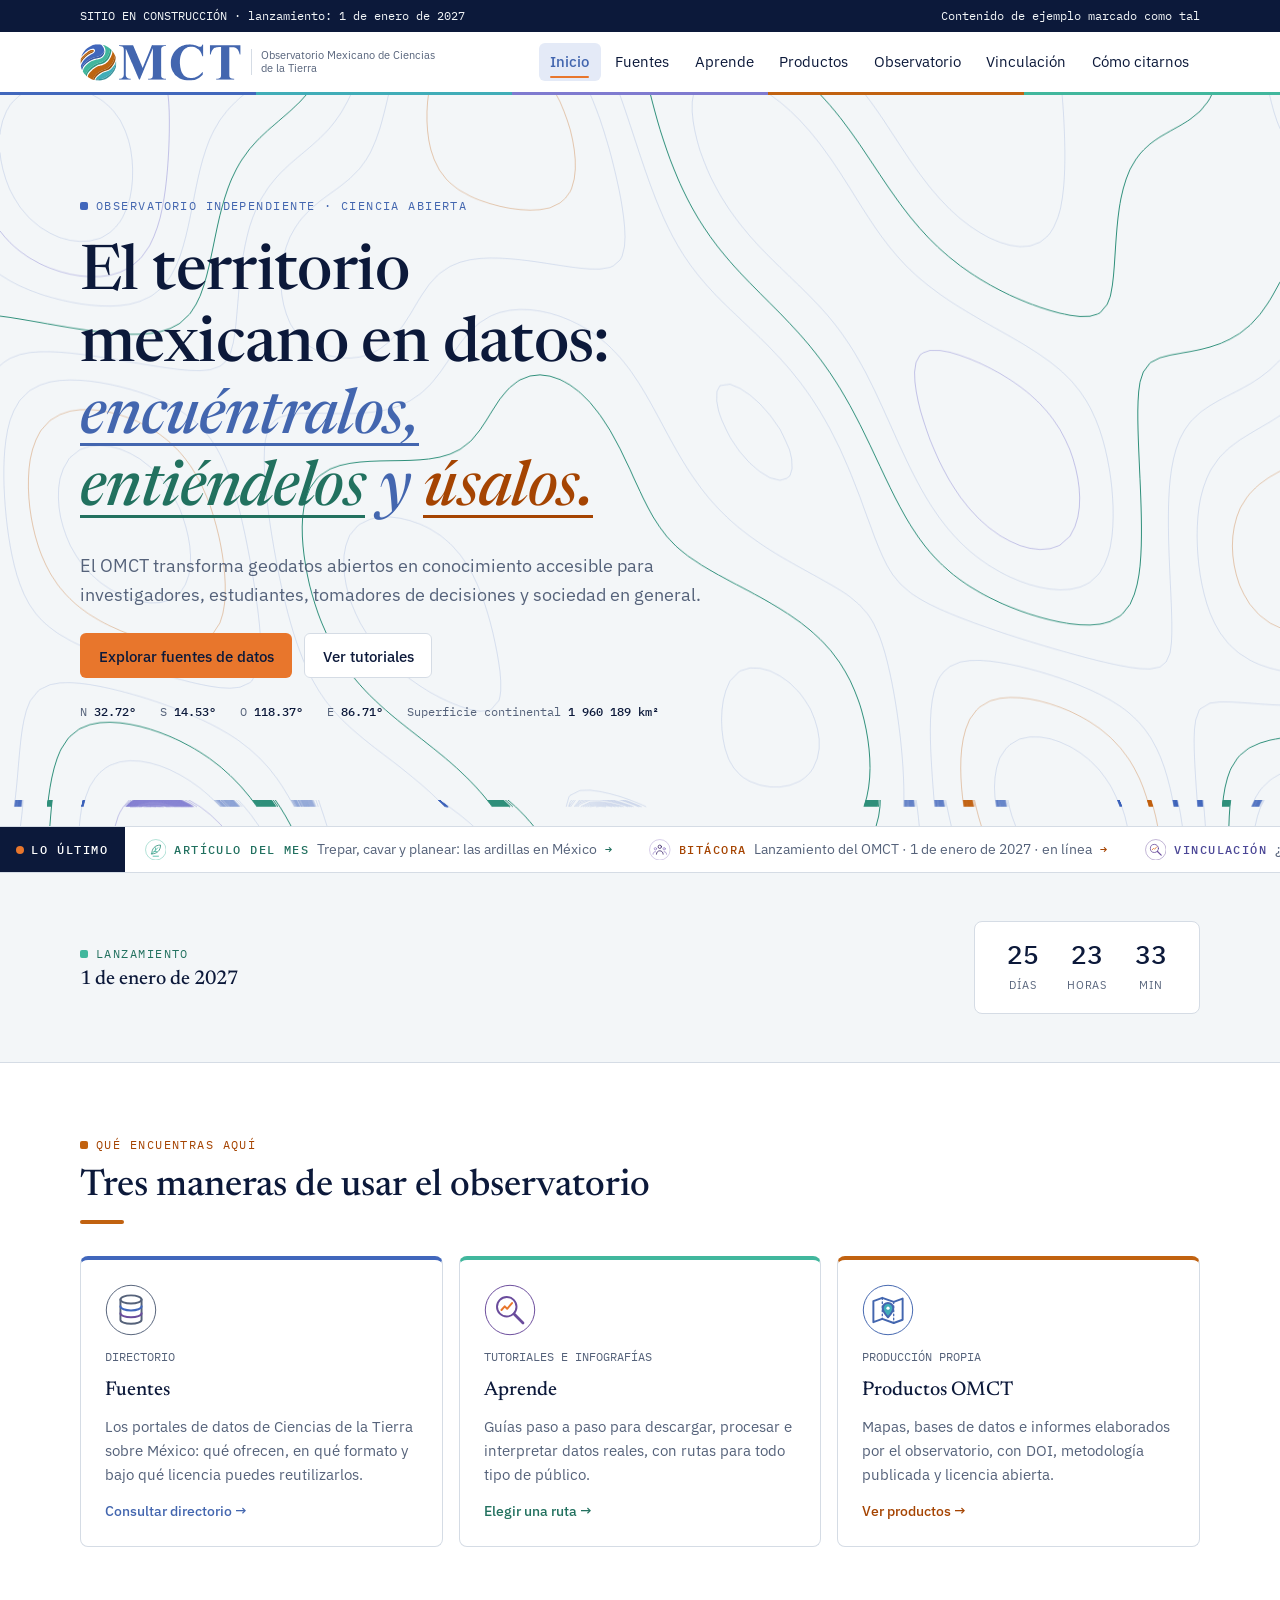
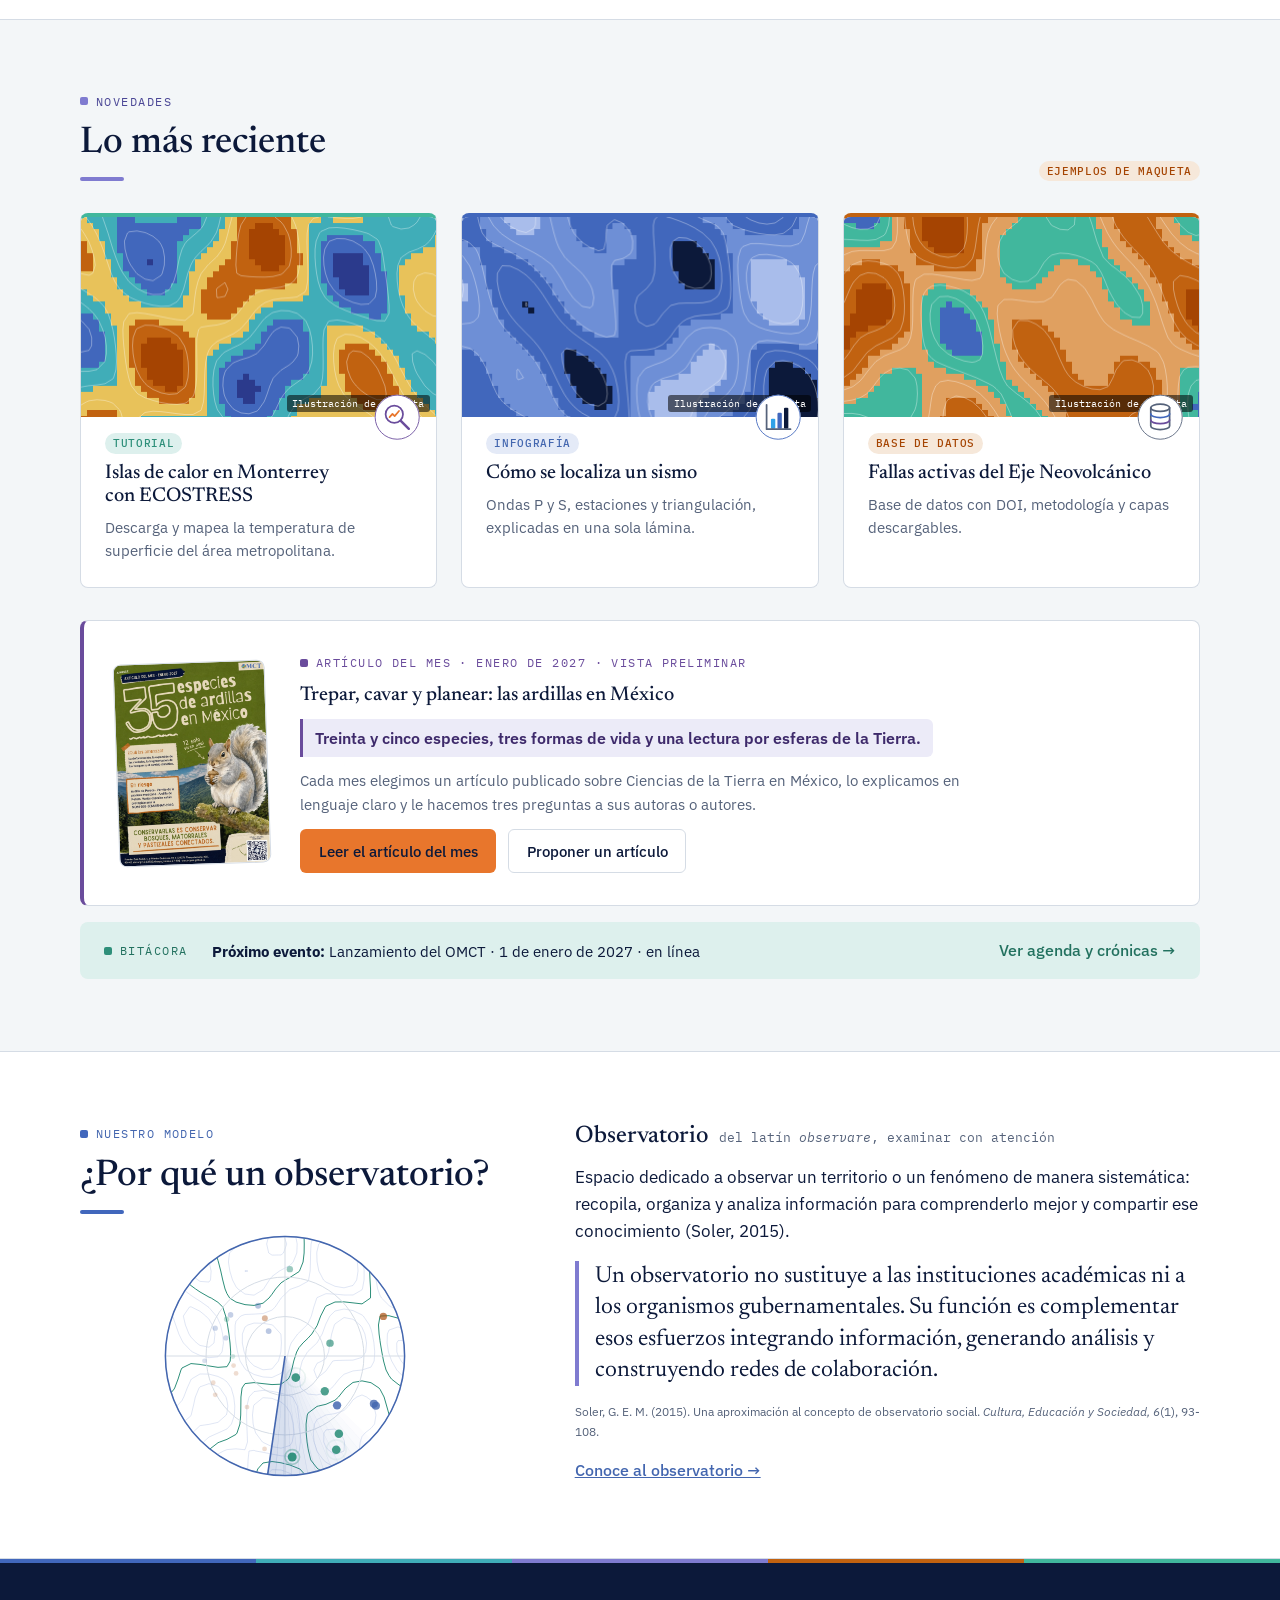
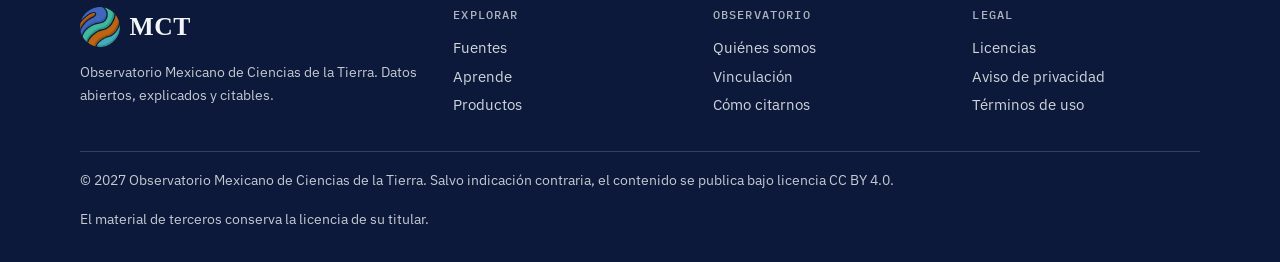
==== commit 6fe98e8b: "Aviso de privacidad y términos de uso institucionales" ====
--- a/index.html
+++ b/index.html
@@ -16,7 +16,7 @@
 <link rel="preconnect" href="https://fonts.googleapis.com">
 <link rel="preconnect" href="https://fonts.gstatic.com" crossorigin>
 <link rel="stylesheet" href="https://fonts.googleapis.com/css2?family=Newsreader:ital,opsz,wght@0,6..72,400;0,6..72,500;0,6..72,600;1,6..72,400;1,6..72,500&family=IBM+Plex+Sans:wght@400;500;600&family=IBM+Plex+Mono:wght@400;500&display=swap">
-<link rel="stylesheet" href="styles.css?v=21">
+<link rel="stylesheet" href="styles.css?v=22">
 </head>
 <body data-page="inicio">
 
--- a/styles.css
+++ b/styles.css
@@ -738,3 +738,8 @@
   .am-index a:hover{padding-left:.7rem}
   .am-index a[aria-current="true"]{border-color:var(--b-leaf,#6A994E)}
 }
+.legal article .table-wrap{margin:0}
+.legal article td{color:var(--muted)}
+.legal article td:first-child{color:var(--ink)}
+.legal article h3{scroll-margin-top:6rem}
+.panel .priv-short{font-size:.78rem;line-height:1.5;padding-top:var(--s3);border-top:1px solid var(--line)}
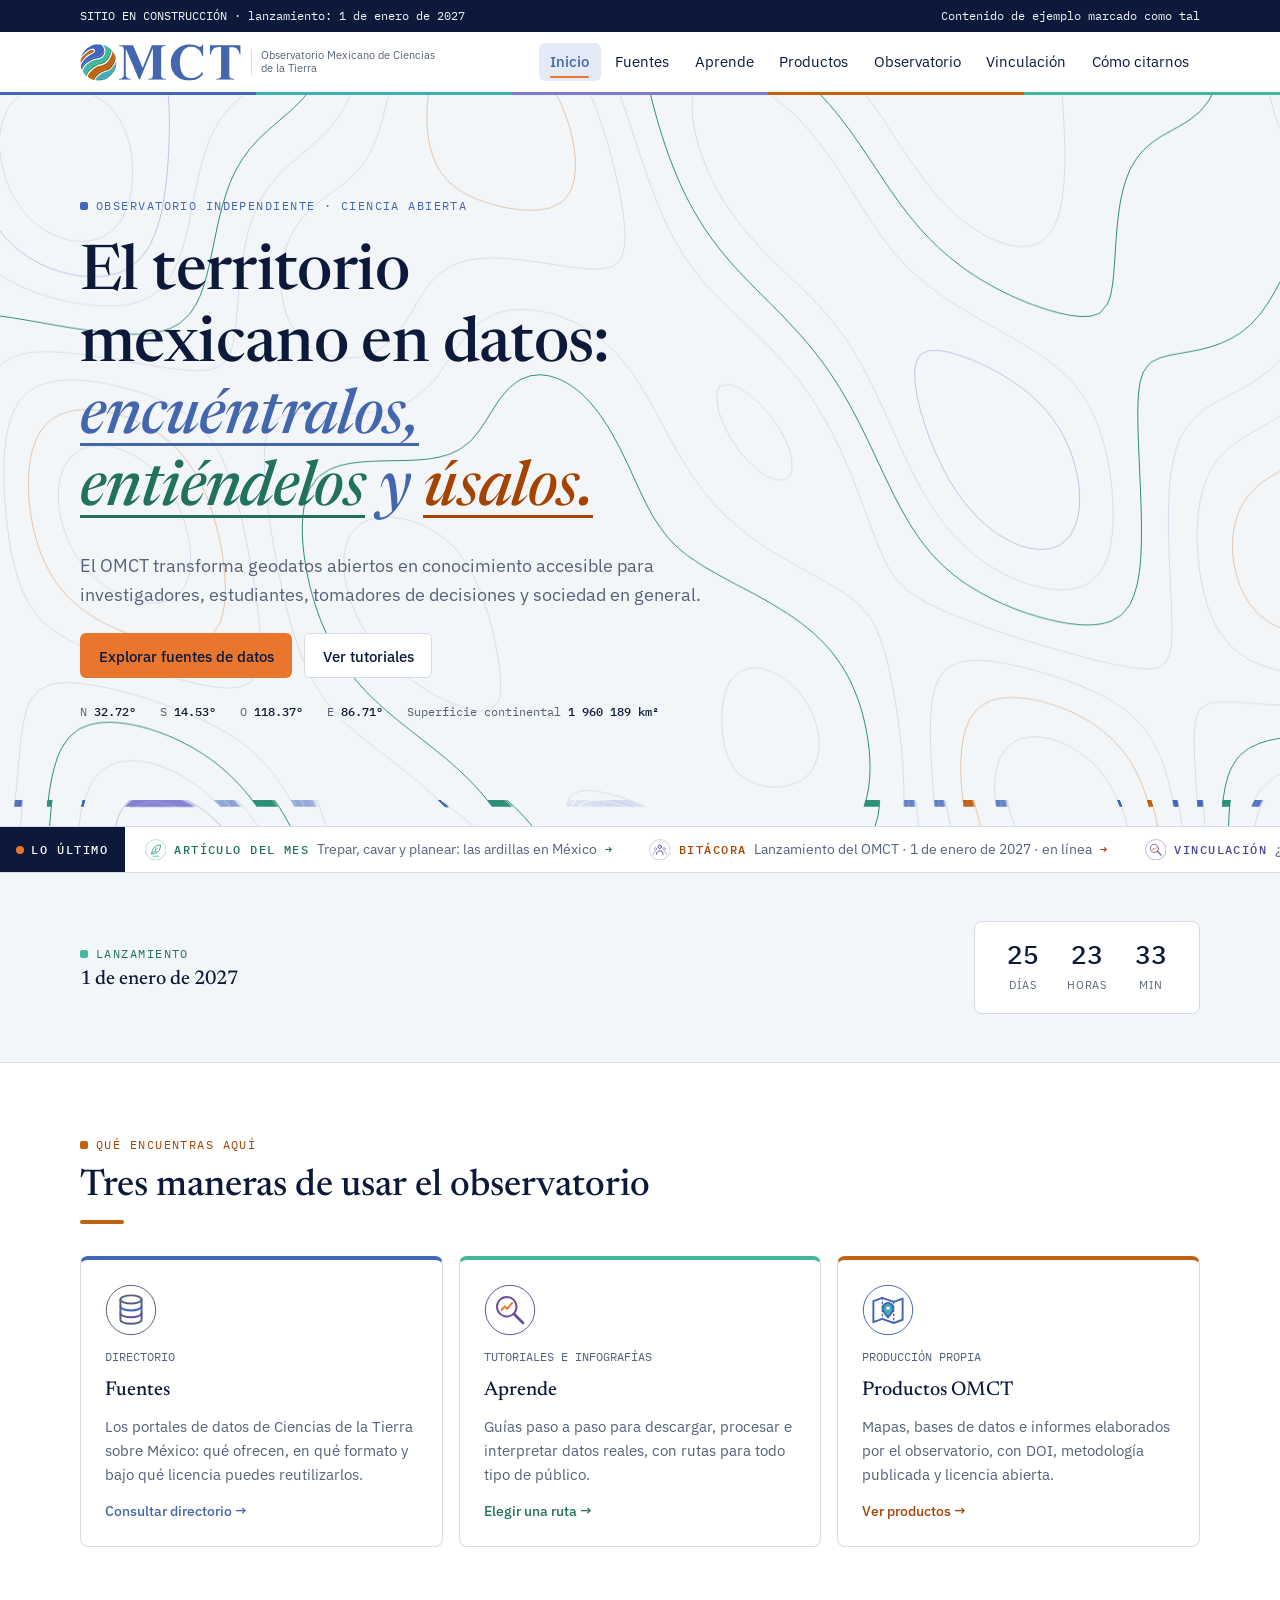
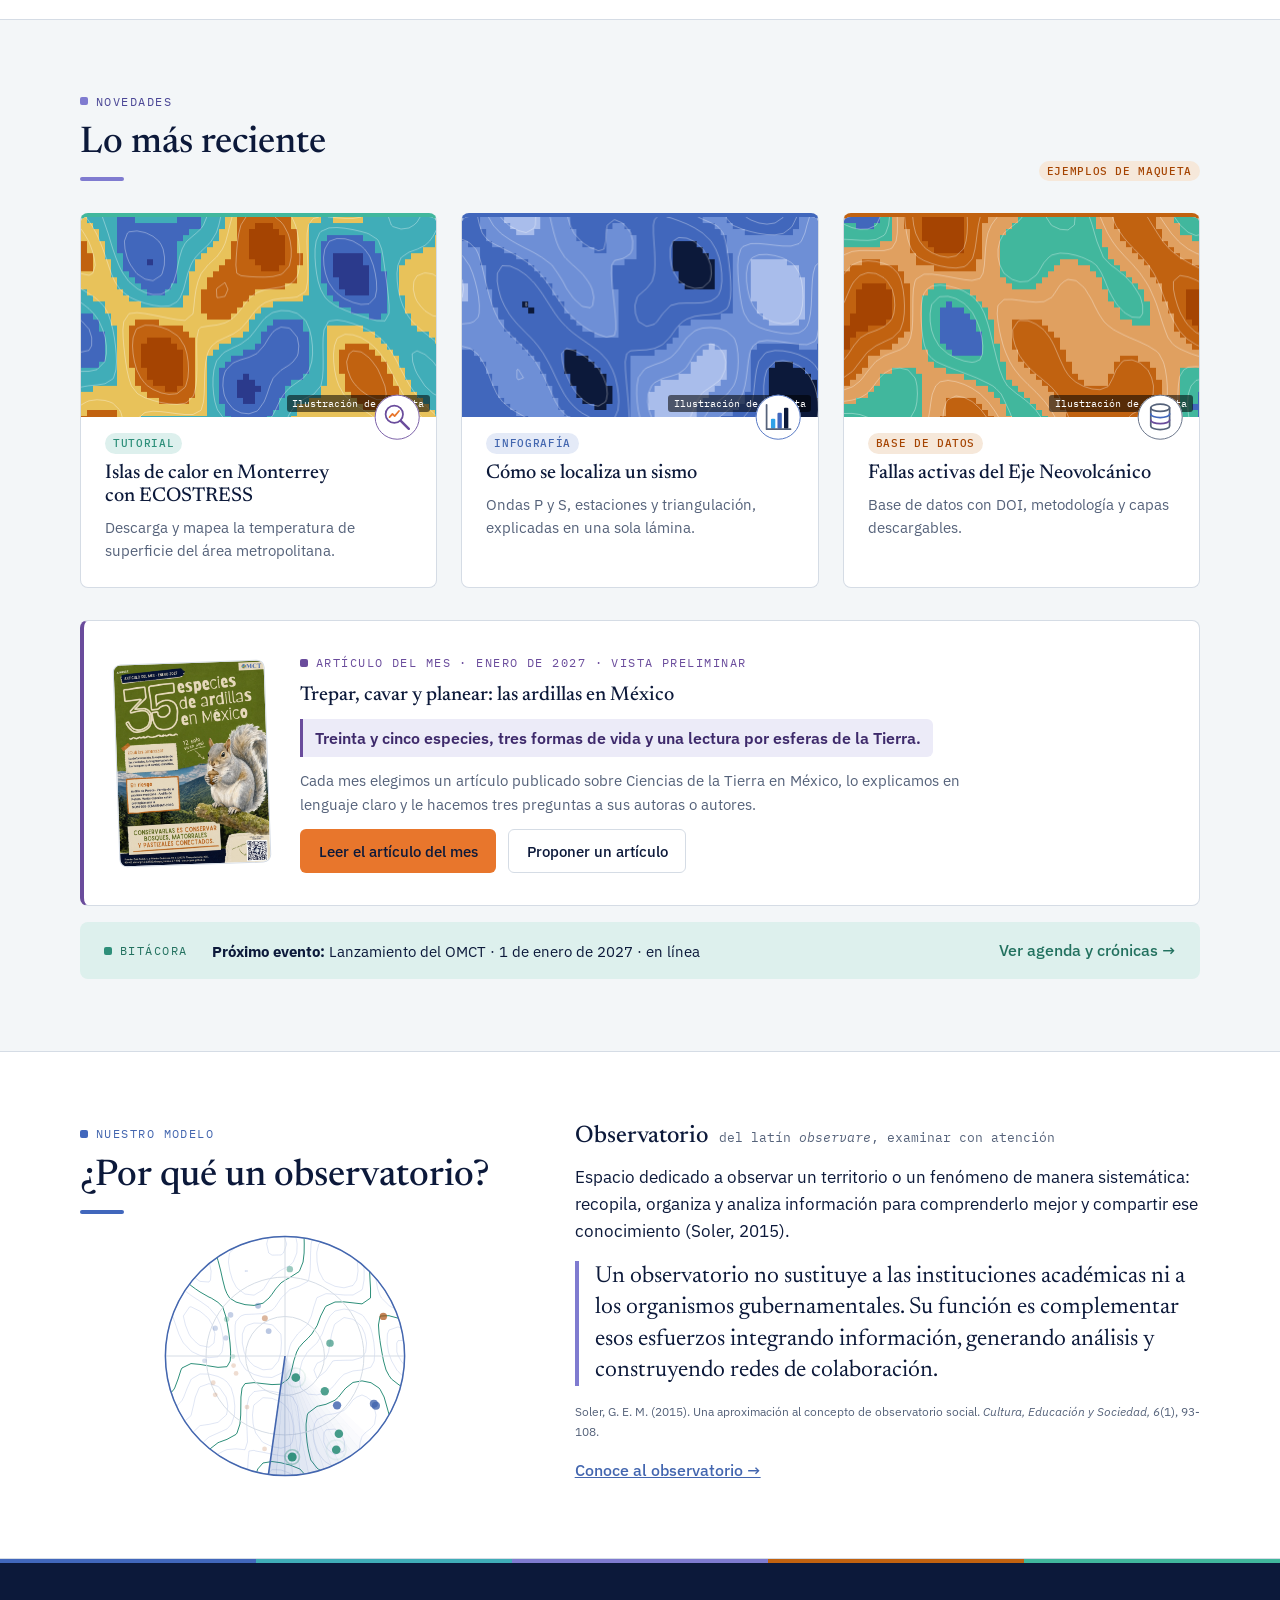
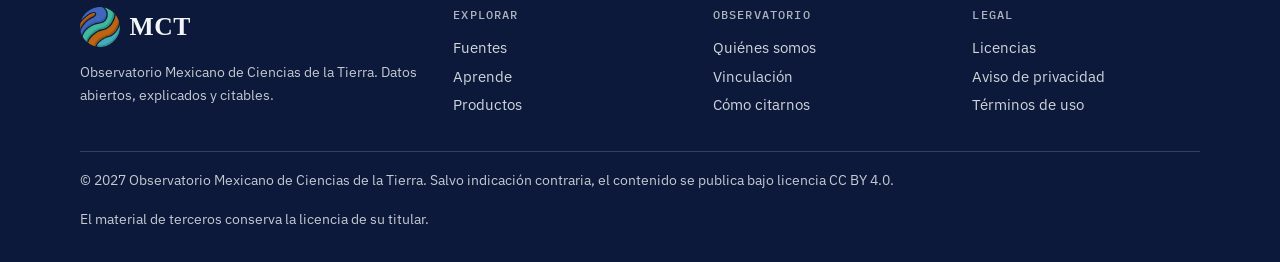
==== commit 8181b18d: "Contador de visitas con GoatCounter" ====
--- a/index.html
+++ b/index.html
@@ -16,7 +16,7 @@
 <link rel="preconnect" href="https://fonts.googleapis.com">
 <link rel="preconnect" href="https://fonts.gstatic.com" crossorigin>
 <link rel="stylesheet" href="https://fonts.googleapis.com/css2?family=Newsreader:ital,opsz,wght@0,6..72,400;0,6..72,500;0,6..72,600;1,6..72,400;1,6..72,500&family=IBM+Plex+Sans:wght@400;500;600&family=IBM+Plex+Mono:wght@400;500&display=swap">
-<link rel="stylesheet" href="styles.css?v=22">
+<link rel="stylesheet" href="styles.css?v=23">
 </head>
 <body data-page="inicio">
 
@@ -140,11 +140,13 @@
     <div class="legalline">
       <p>© 2027 Observatorio Mexicano de Ciencias de la Tierra. Salvo indicación contraria, el contenido se publica bajo licencia CC BY 4.0.</p>
       <p>El material de terceros conserva la licencia de su titular.</p>
+      <p class="visits" id="visits" hidden></p>
     </div>
   </div>
 </footer>
 
 <div class="toast" id="toast" hidden></div>
-<script src="main.js?v=14"></script>
+<script data-goatcounter="https://omct-open.goatcounter.com/count" async src="//gc.zgo.at/count.js"></script>
+<script src="main.js?v=15"></script>
 </body>
 </html>
--- a/styles.css
+++ b/styles.css
@@ -743,3 +743,6 @@
 .legal article td:first-child{color:var(--ink)}
 .legal article h3{scroll-margin-top:6rem}
 .panel .priv-short{font-size:.78rem;line-height:1.5;padding-top:var(--s3);border-top:1px solid var(--line)}
+.legalline .visits{font-family:var(--f-mono);font-size:.78rem;opacity:.75}
+.legalline .visits::before{content:"";display:inline-block;width:.45rem;height:.45rem;border-radius:50%;background:var(--cta);margin-right:.45rem;vertical-align:.05em}
+.am-reads{font-weight:400;color:var(--muted);font-size:.85em}
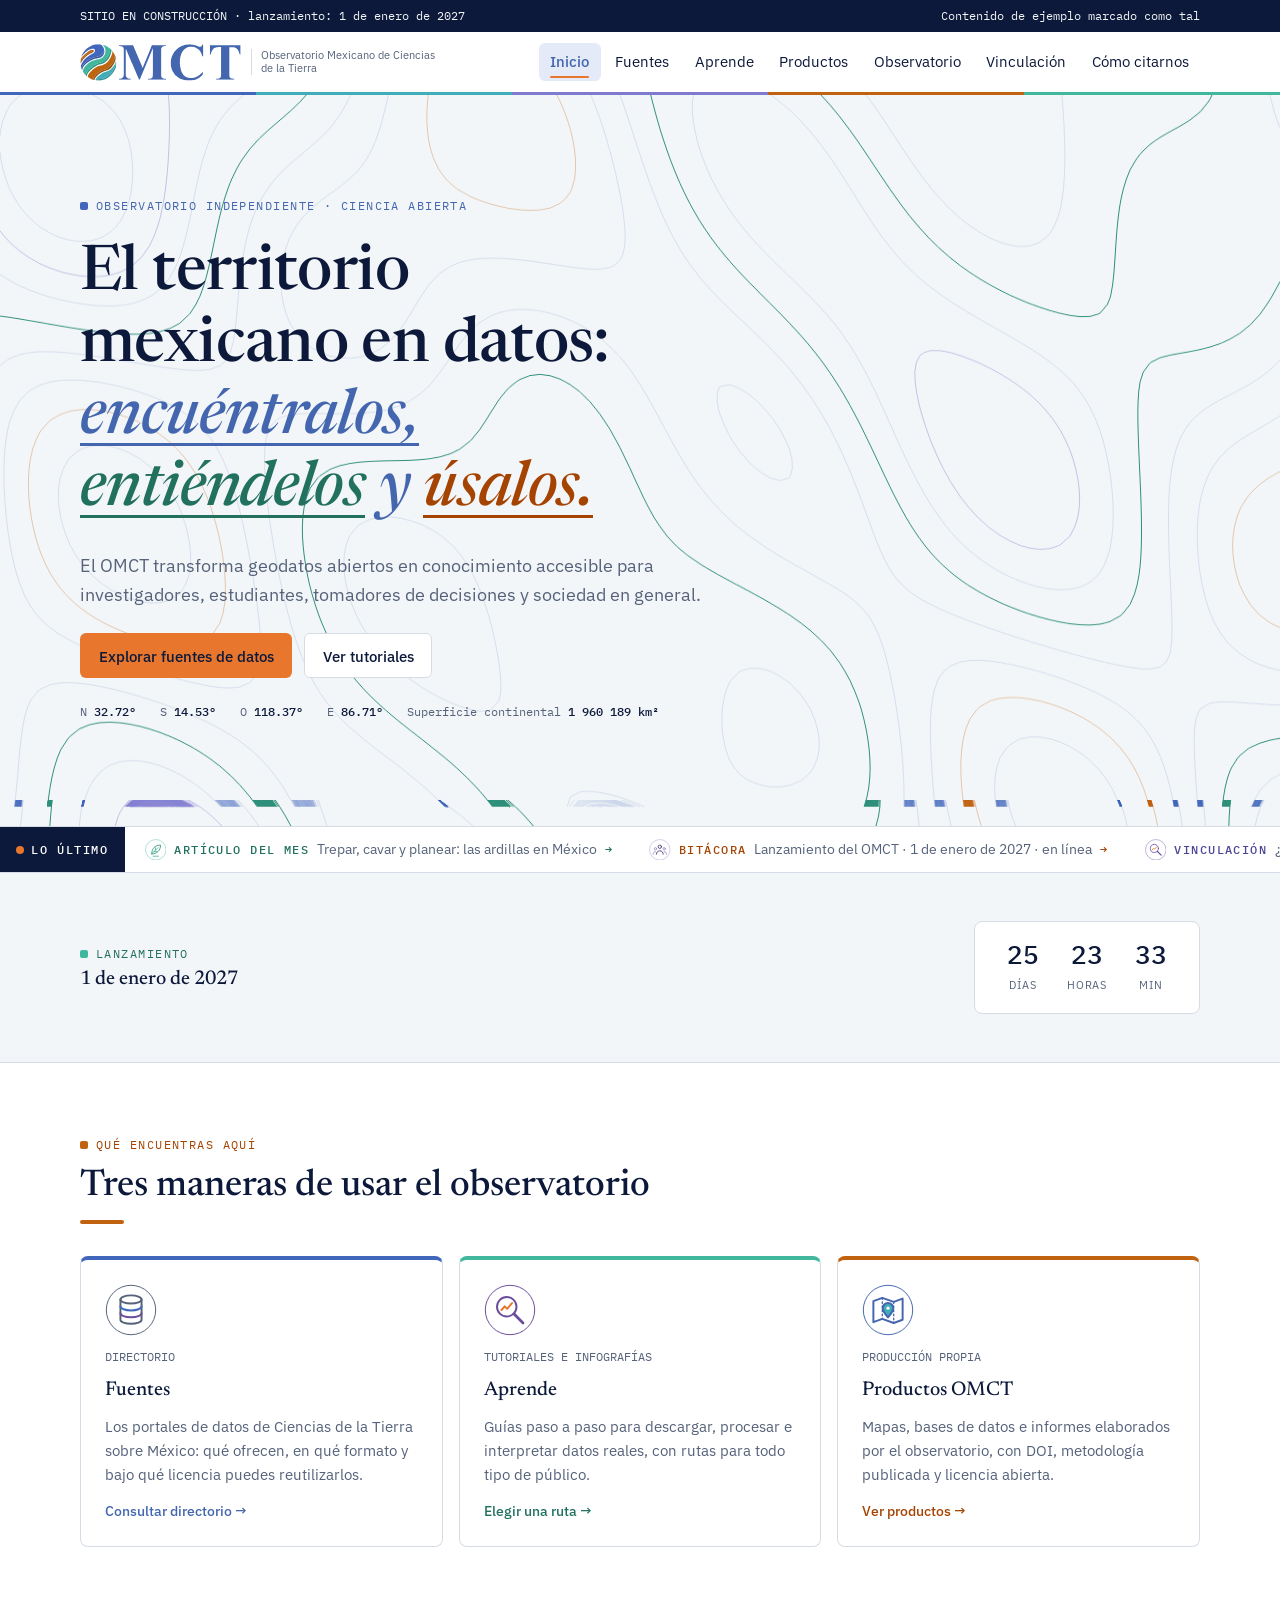
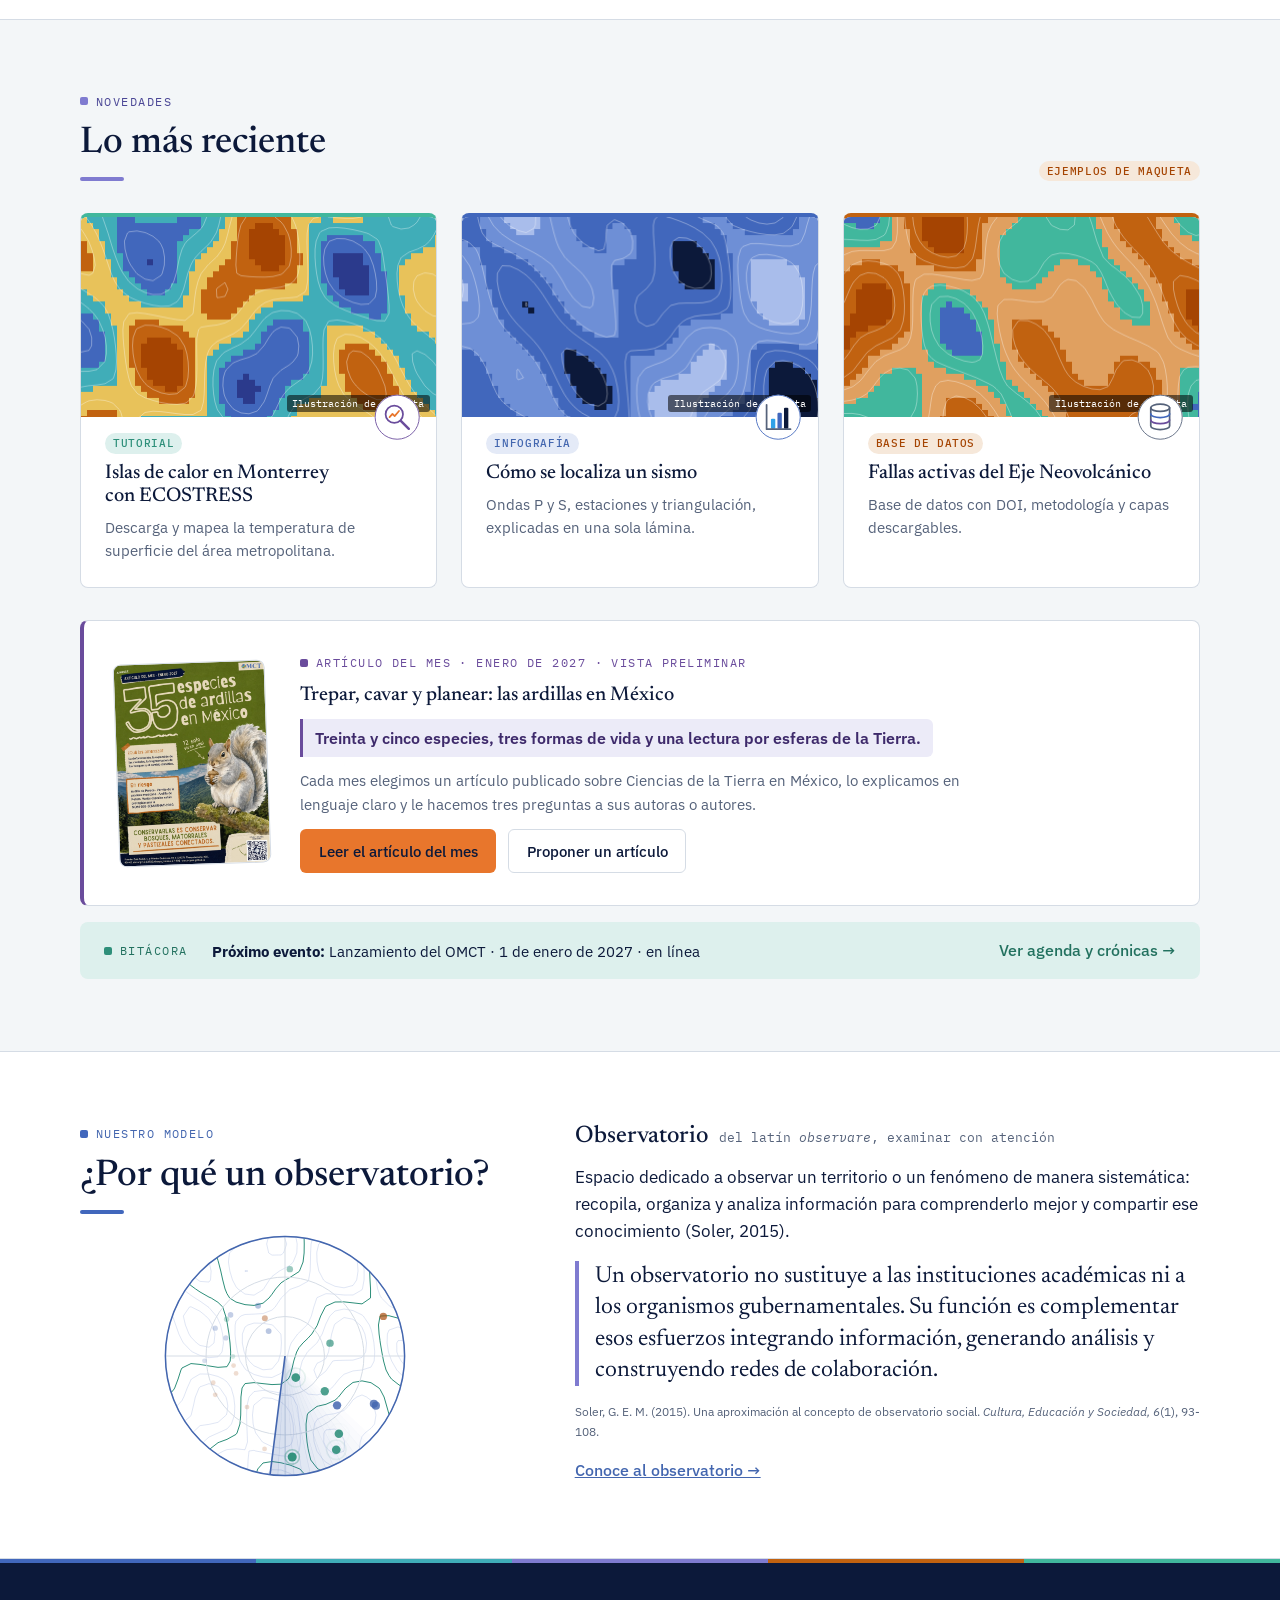
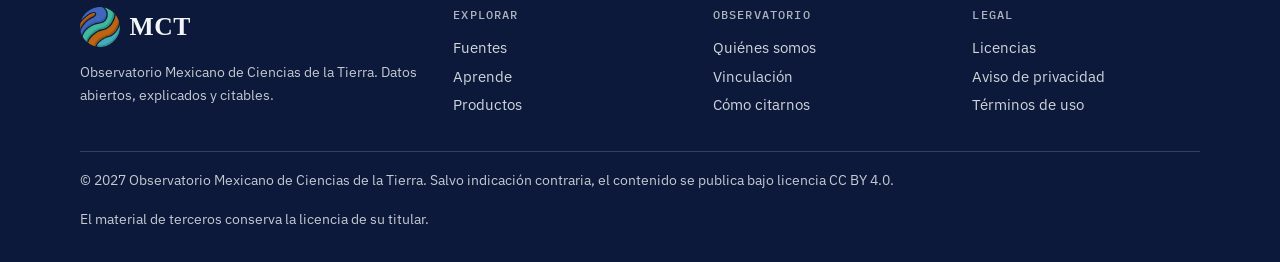
==== commit a71cf027: "Contador de lecturas con pinos en el Artículo del mes" ====
--- a/index.html
+++ b/index.html
@@ -16,7 +16,7 @@
 <link rel="preconnect" href="https://fonts.googleapis.com">
 <link rel="preconnect" href="https://fonts.gstatic.com" crossorigin>
 <link rel="stylesheet" href="https://fonts.googleapis.com/css2?family=Newsreader:ital,opsz,wght@0,6..72,400;0,6..72,500;0,6..72,600;1,6..72,400;1,6..72,500&family=IBM+Plex+Sans:wght@400;500;600&family=IBM+Plex+Mono:wght@400;500&display=swap">
-<link rel="stylesheet" href="styles.css?v=23">
+<link rel="stylesheet" href="styles.css?v=24">
 </head>
 <body data-page="inicio">
 
@@ -147,6 +147,6 @@
 
 <div class="toast" id="toast" hidden></div>
 <script data-goatcounter="https://omct-open.goatcounter.com/count" async src="//gc.zgo.at/count.js"></script>
-<script src="main.js?v=15"></script>
+<script src="main.js?v=16"></script>
 </body>
 </html>
--- a/styles.css
+++ b/styles.css
@@ -746,3 +746,23 @@
 .legalline .visits{font-family:var(--f-mono);font-size:.78rem;opacity:.75}
 .legalline .visits::before{content:"";display:inline-block;width:.45rem;height:.45rem;border-radius:50%;background:var(--cta);margin-right:.45rem;vertical-align:.05em}
 .am-reads{font-weight:400;color:var(--muted);font-size:.85em}
+/* Artículo del mes: contador de lecturas con pinos */
+.am-reads{display:flex;align-items:flex-end;gap:var(--s4);flex-wrap:wrap;padding-top:var(--s3);border-top:1px dashed var(--line);max-width:34rem}
+.am-reads[hidden]{display:none}
+.am-pinos{display:flex;align-items:flex-end;gap:.2rem}
+.am-pinos i{display:block;width:1.15rem;height:1.55rem;color:var(--b-leaf,#6A994E)}
+.am-pinos i:nth-child(3n+2){color:var(--b-ink,#2D5A27)}
+.am-pinos i:nth-child(3n){color:var(--b-sprout,#A7C957)}
+.am-pinos i.part{opacity:var(--p)}
+.am-pinos svg{display:block;width:100%;height:100%;fill:currentColor}
+.am-pinos svg rect{fill:var(--b-earth,#7F5539)}
+.anim .am-pinos i{transform-origin:50% 100%;animation:omct-pino .6s cubic-bezier(.2,.8,.25,1.25) both;animation-delay:calc(var(--k)*90ms + 200ms)}
+@keyframes omct-pino{from{transform:scaleY(0) scaleX(.6);opacity:0}}
+.am-reads-t{display:grid;line-height:1.2;font-size:.9rem;color:var(--muted)}
+.am-reads-t b{font:500 1.35rem var(--f-display);color:var(--b-ink,#2D5A27)}
+.am-reads-t small{font:400 .68rem var(--f-mono);letter-spacing:.04em;margin-top:.15rem}
+.am-reads{align-items:center}
+.am-pinos{gap:.3rem}
+.am-pinos i{width:1.6rem;height:2.15rem}
+.am-reads-t{display:block;line-height:1.3}
+.am-reads-t small{display:block}
